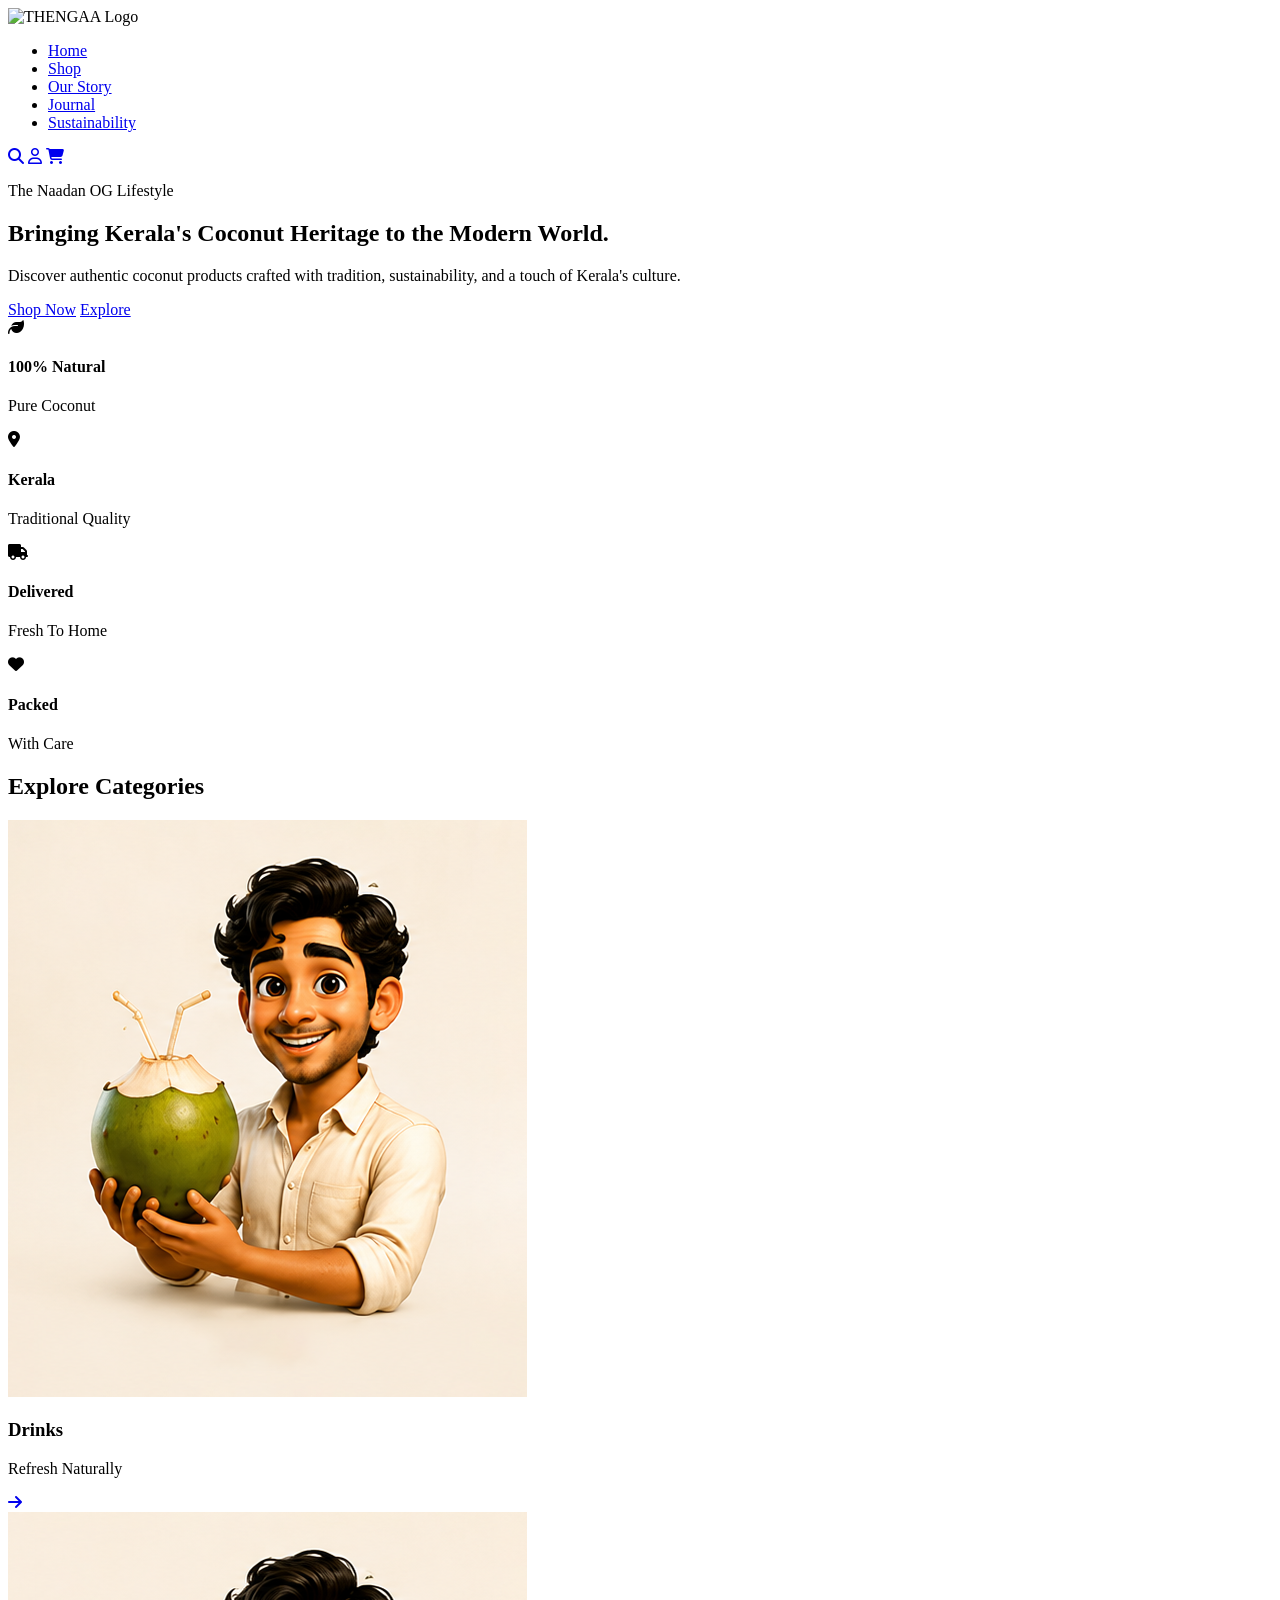
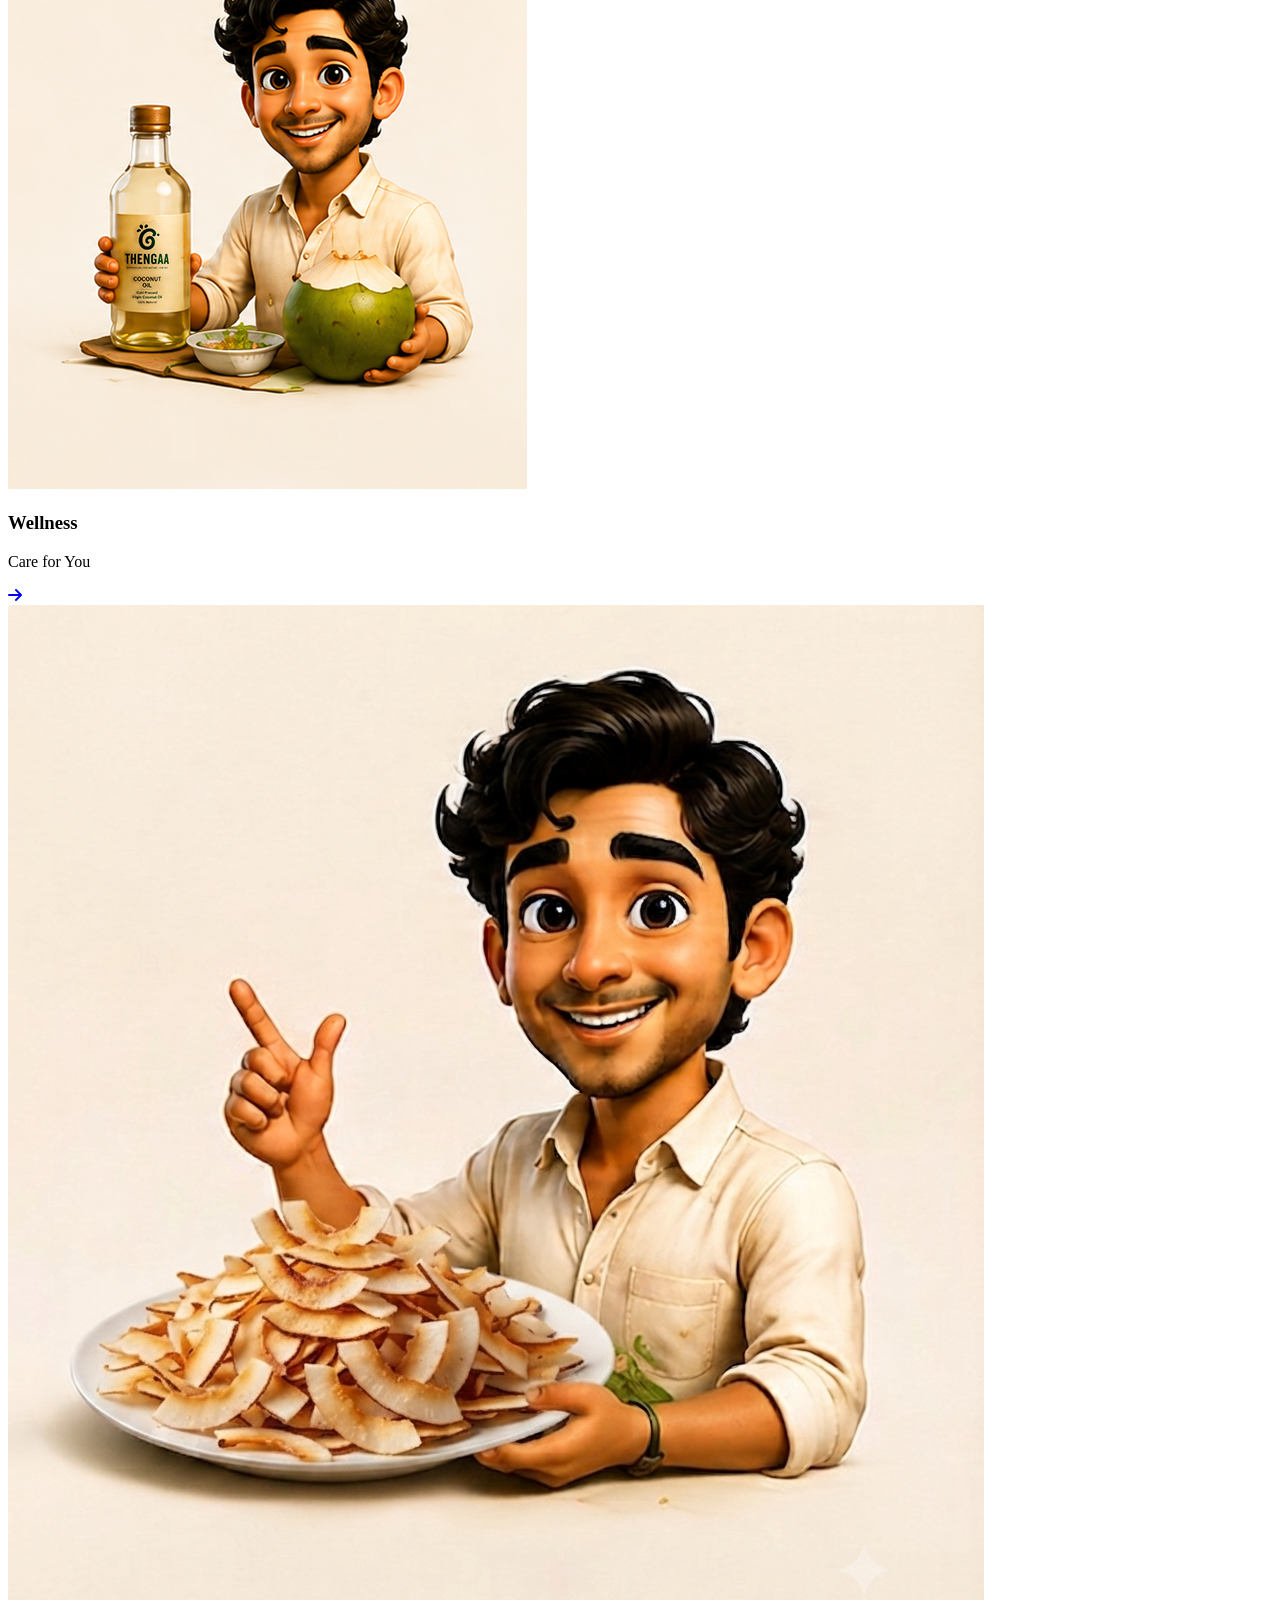
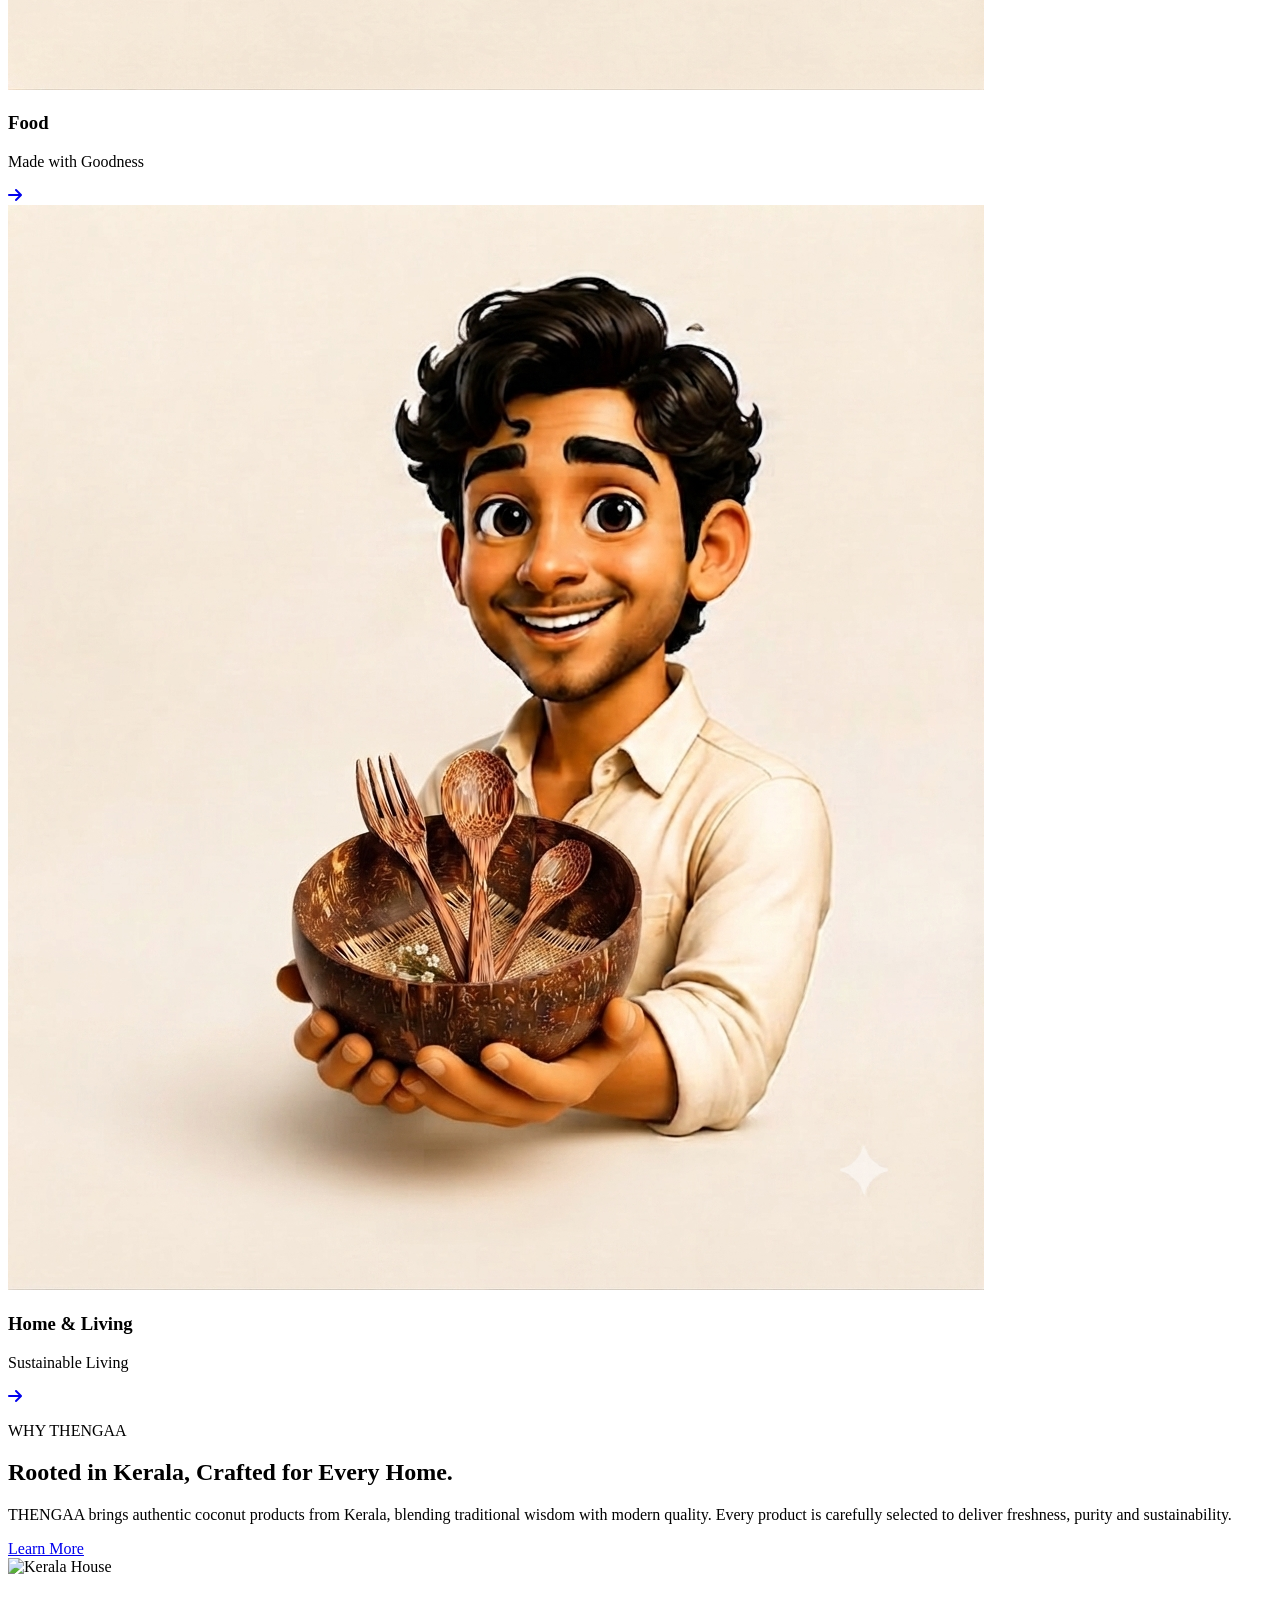
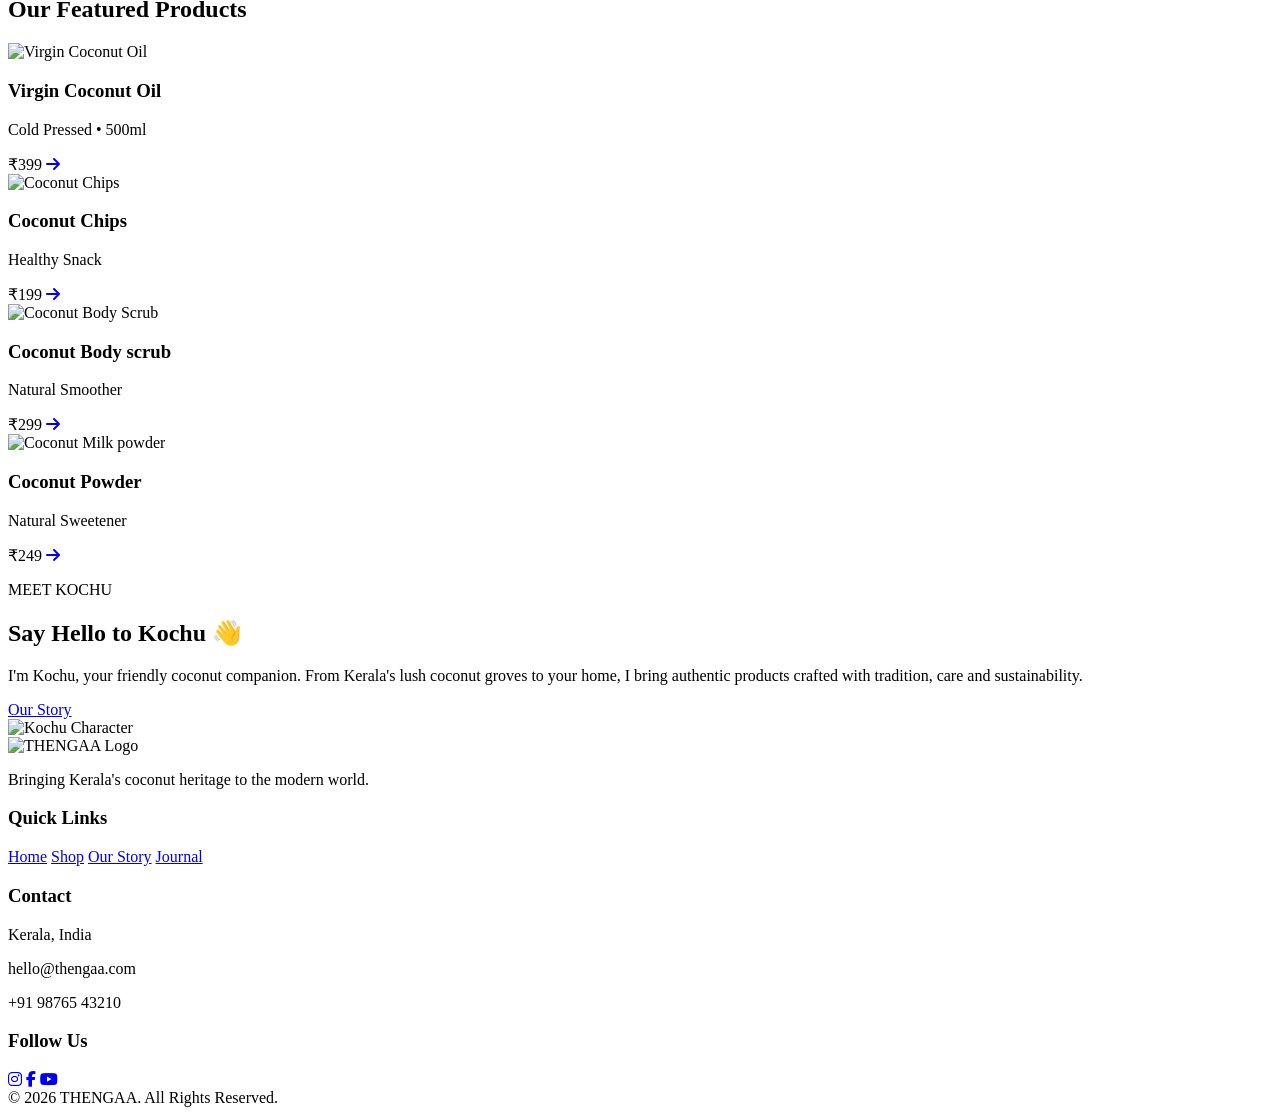
==== index.html @ 43a821a4 "Files added" ====
<!DOCTYPE html>
<html lang="en">

<head>
    <meta charset="UTF-8">
    <meta name="viewport" content="width=device-width, initial-scale=1.0">
    <title>THENGAA</title>
    <link rel="stylesheet" href="css/style.css">

    <link rel="preconnect" href="https://fonts.googleapis.com">
    <link rel="preconnect" href="https://fonts.gstatic.com" crossorigin>

    <link href="https://fonts.googleapis.com/css2?family=Sora:wght@300;400;500;600;700;800&display=swap"
        rel="stylesheet">

    <link rel="stylesheet" href="https://cdnjs.cloudflare.com/ajax/libs/font-awesome/6.7.2/css/all.min.css">

</head>

<body>
    <header>

        <div class="logo">
            <img src="images/logo.png" alt="THENGAA Logo">
        </div>

        <nav>
            <ul>
                <li><a href="index.html" class="active">Home</a></li>
                <li><a href="shop.html">Shop</a></li>
                <li><a href="our-story.html">Our Story</a></li>
                <li><a href="#">Journal</a></li>
                <li><a href="#">Sustainability</a></li>
            </ul>
        </nav>

        <div class="header-icons">

            <a href="#"><i class="fa-solid fa-magnifying-glass"></i></a>

            <a href="#"><i class="fa-regular fa-user"></i></a>

            <a href="#"><i class="fa-solid fa-cart-shopping"></i></a>

        </div>

        <!-- Hamburger -->
        <!-- <div class="menu-toggle">
            <i class="fa-solid fa-bars"></i>
        </div> -->

    </header>
    <section class="hero">

        <div class="overlay"></div>

        <div class="hero-text">

            <p class="tagline">The Naadan OG Lifestyle</p>

            <h1>
                Bringing Kerala's Coconut Heritage
                <span>to the Modern World.</span>
            </h1>

            <p class="description">
                Discover authentic coconut products crafted with tradition,
                sustainability, and a touch of Kerala's culture.
            </p>

            <div class="hero-buttons">
                <a href="#" class="btn-primary">Shop Now</a>
                <a href="#" class="btn-secondary">Explore</a>
            </div>


            <!-- Features -->
            <div class="hero-features">

                <div class="feature">
                    <i class="fa-solid fa-leaf"></i>
                    <div>
                        <h4>100% Natural</h4>
                        <p>Pure Coconut</p>
                    </div>
                </div>

                <div class="feature">
                    <i class="fa-solid fa-location-dot"></i>
                    <div>
                        <h4>Kerala</h4>
                        <p>Traditional Quality</p>
                    </div>
                </div>

                <div class="feature">
                    <i class="fa-solid fa-truck"></i>
                    <div>
                        <h4>Delivered</h4>
                        <p>Fresh To Home</p>
                    </div>
                </div>

                <div class="feature">
                    <i class="fa-solid fa-heart"></i>
                    <div>
                        <h4>Packed</h4>
                        <p>With Care</p>
                    </div>
                </div>

            </div>

        </div>

    </section>

    <section class="categories">

        <div class="section-title">
            <h2>Explore Categories</h2>
        </div>

        <div class="category-grid">

            <div class="category-card">
                <div class="category-image">
                    <img src="IMAGES/drinks.png" alt="Drinks">
                </div>
                <div class="category-content">
                    <div>
                        <h3>Drinks</h3>
                        <p>Refresh Naturally</p>
                    </div>

                    <a href="#"><i class="fa-solid fa-arrow-right"></i></a>
                </div>
            </div>

            <div class="category-card">
                <div class="category-image">
                    <img src="IMAGES/well.png" alt="Drinks">
                </div>
                <div class="category-content">
                    <div>
                        <h3>Wellness</h3>
                        <p>Care for You</p>
                    </div>

                    <a href="#"><i class="fa-solid fa-arrow-right"></i></a>
                </div>
            </div>

            <div class="category-card">
                <div class="category-image">
                    <img src="IMAGES/chipss.png" alt="Drinks">
                </div>
                <div class="category-content">
                    <div>
                        <h3>Food</h3>
                        <p>Made with Goodness</p>
                    </div>

                    <a href="#"><i class="fa-solid fa-arrow-right"></i></a>
                </div>
            </div>

            <div class="category-card">
                <div class="category-image">
                    <img src="IMAGES/livv.png" alt="Drinks">
                </div>
                <div class="category-content">
                    <div>
                        <h3>Home & Living</h3>
                        <p>Sustainable Living</p>
                    </div>

                    <a href="#"><i class="fa-solid fa-arrow-right"></i></a>
                </div>
            </div>

        </div>

    </section>

    <section class="why-thengaa">

        <div class="why-left">

            <p class="section-tag">
                WHY THENGAA
            </p>

            <h2>
                Rooted in Kerala,
                Crafted for Every Home.
            </h2>

            <p class="why-description">

                THENGAA brings authentic coconut products from Kerala,
                blending traditional wisdom with modern quality.
                Every product is carefully selected to deliver freshness,
                purity and sustainability.

            </p>

            <a href="#" class="learn-btn">
                Learn More
            </a>

        </div>

        <div class="why-right">

            <div class="image-box">
                <img src="IMAGES/kelavi.png" alt="Kerala House">
            </div>

        </div>

    </section>

    <section class="featured-products">

        <div class="section-title">
            <h2>Our Featured Products</h2>
           
        </div>

        <div class="product-grid">

            <div class="product-card">

                <div class="product-image">
                    <img src="images/coconut oil.png" alt="Virgin Coconut Oil">
                </div>

                <div class="product-info">

                    <h3>Virgin Coconut Oil</h3>

                    <p>Cold Pressed • 500ml</p>

                    <div class="product-bottom">

                        <span>₹399</span>

                        <a href="#">
                            <i class="fa-solid fa-arrow-right"></i>
                        </a>

                    </div>

                </div>

            </div>

            <div class="product-card">

                <div class="product-image">
                    <img src="images/chips.png" alt="Coconut Chips">
                </div>

                <div class="product-info">

                    <h3>Coconut Chips</h3>

                    <p>Healthy Snack</p>

                    <div class="product-bottom">

                        <span>₹199</span>

                        <a href="#">
                            <i class="fa-solid fa-arrow-right"></i>
                        </a>

                    </div>

                </div>

            </div>

            <div class="product-card">

                <div class="product-image">
                    <img src="images/body scrub.png" alt="Coconut Body Scrub">
                </div>

                <div class="product-info">

                    <h3>Coconut Body scrub</h3>

                    <p>Natural Smoother</p>

                    <div class="product-bottom">

                        <span>₹299</span>

                        <a href="#">
                            <i class="fa-solid fa-arrow-right"></i>
                        </a>

                    </div>

                </div>

            </div>
            <div class="product-card">

                <div class="product-image">
                    <img src="images/milk pwder.png" alt="Coconut Milk powder">
                </div>

                <div class="product-info">
                    <h3>Coconut Powder</h3>
                    <p>Natural Sweetener</p>

                    <div class="product-bottom">
                        <span>₹249</span>
                        <a href="#"><i class="fa-solid fa-arrow-right"></i></a>
                    </div>
                </div>

            </div>

        </div>

    </section>

    <!-- <section class="sustainability">

        <div class="sustainability-image">

            <div class="image-placeholder">
                Nature Image
            </div>

        </div>

        <div class="sustainability-content">

            <p class="section-tag">SUSTAINABILITY</p>

            <h2>
                Caring for Nature,
                One Coconut at a Time.
            </h2>

            <p>
                We believe every coconut tells a story of Kerala's rich heritage.
                Our products are ethically sourced, eco-friendly, and carefully
                crafted to support local farmers while protecting nature.
            </p>

            <div class="sustainability-list">

                <div class="list-item">
                    <i class="fa-solid fa-leaf"></i>
                    <span>100% Natural Products</span>
                </div>

                <div class="list-item">
                    <i class="fa-solid fa-recycle"></i>
                    <span>Eco-friendly Packaging</span>
                </div>

                <div class="list-item">
                    <i class="fa-solid fa-handshake"></i>
                    <span>Supporting Kerala Farmers</span>
                </div>

            </div>

            <a href="#" class="learn-btn">
                Learn More
            </a>

        </div>

    </section> -->

    <section class="meet-kochu">

        <div class="kochu-content">

            <p class="section-tag">MEET KOCHU</p>

            <h2>
                Say Hello to Kochu 👋
            </h2>

            <p class="kochu-text">
                I'm Kochu, your friendly coconut companion.
                From Kerala's lush coconut groves to your home,
                I bring authentic products crafted with tradition,
                care and sustainability.
            </p>

            <a href="#" class="btn-primary">
                Our Story
            </a>

        </div>

        <div class="kochu-image">

            <div class="kochu-image">
    <img src="images/why.png" alt="Kochu Character">
</div>

        </div>

    </section>

    <footer class="footer">

        <div class="footer-container">

            <div class="footer-logo">

                <img src="images/logo.png" alt="THENGAA Logo">

                <p>
                    Bringing Kerala's coconut heritage
                    to the modern world.
                </p>

            </div>

            <div class="footer-links">

                <h3>Quick Links</h3>

                <a href="#">Home</a>
                <a href="#">Shop</a>
                <a href="#">Our Story</a>
                <a href="#">Journal</a>

            </div>

            <div class="footer-contact">

                <h3>Contact</h3>

                <p>Kerala, India</p>
                <p>hello@thengaa.com</p>
                <p>+91 98765 43210</p>

            </div>

            <div class="footer-social">

                <h3>Follow Us</h3>

                <div class="social-icons">

                    <a href="#"><i class="fa-brands fa-instagram"></i></a>

                    <a href="#"><i class="fa-brands fa-facebook-f"></i></a>

                    <a href="#"><i class="fa-brands fa-youtube"></i></a>

                </div>

            </div>

        </div>

        <div class="footer-bottom">

            © 2026 THENGAA. All Rights Reserved.

        </div>

    </footer>

</body>

</html>
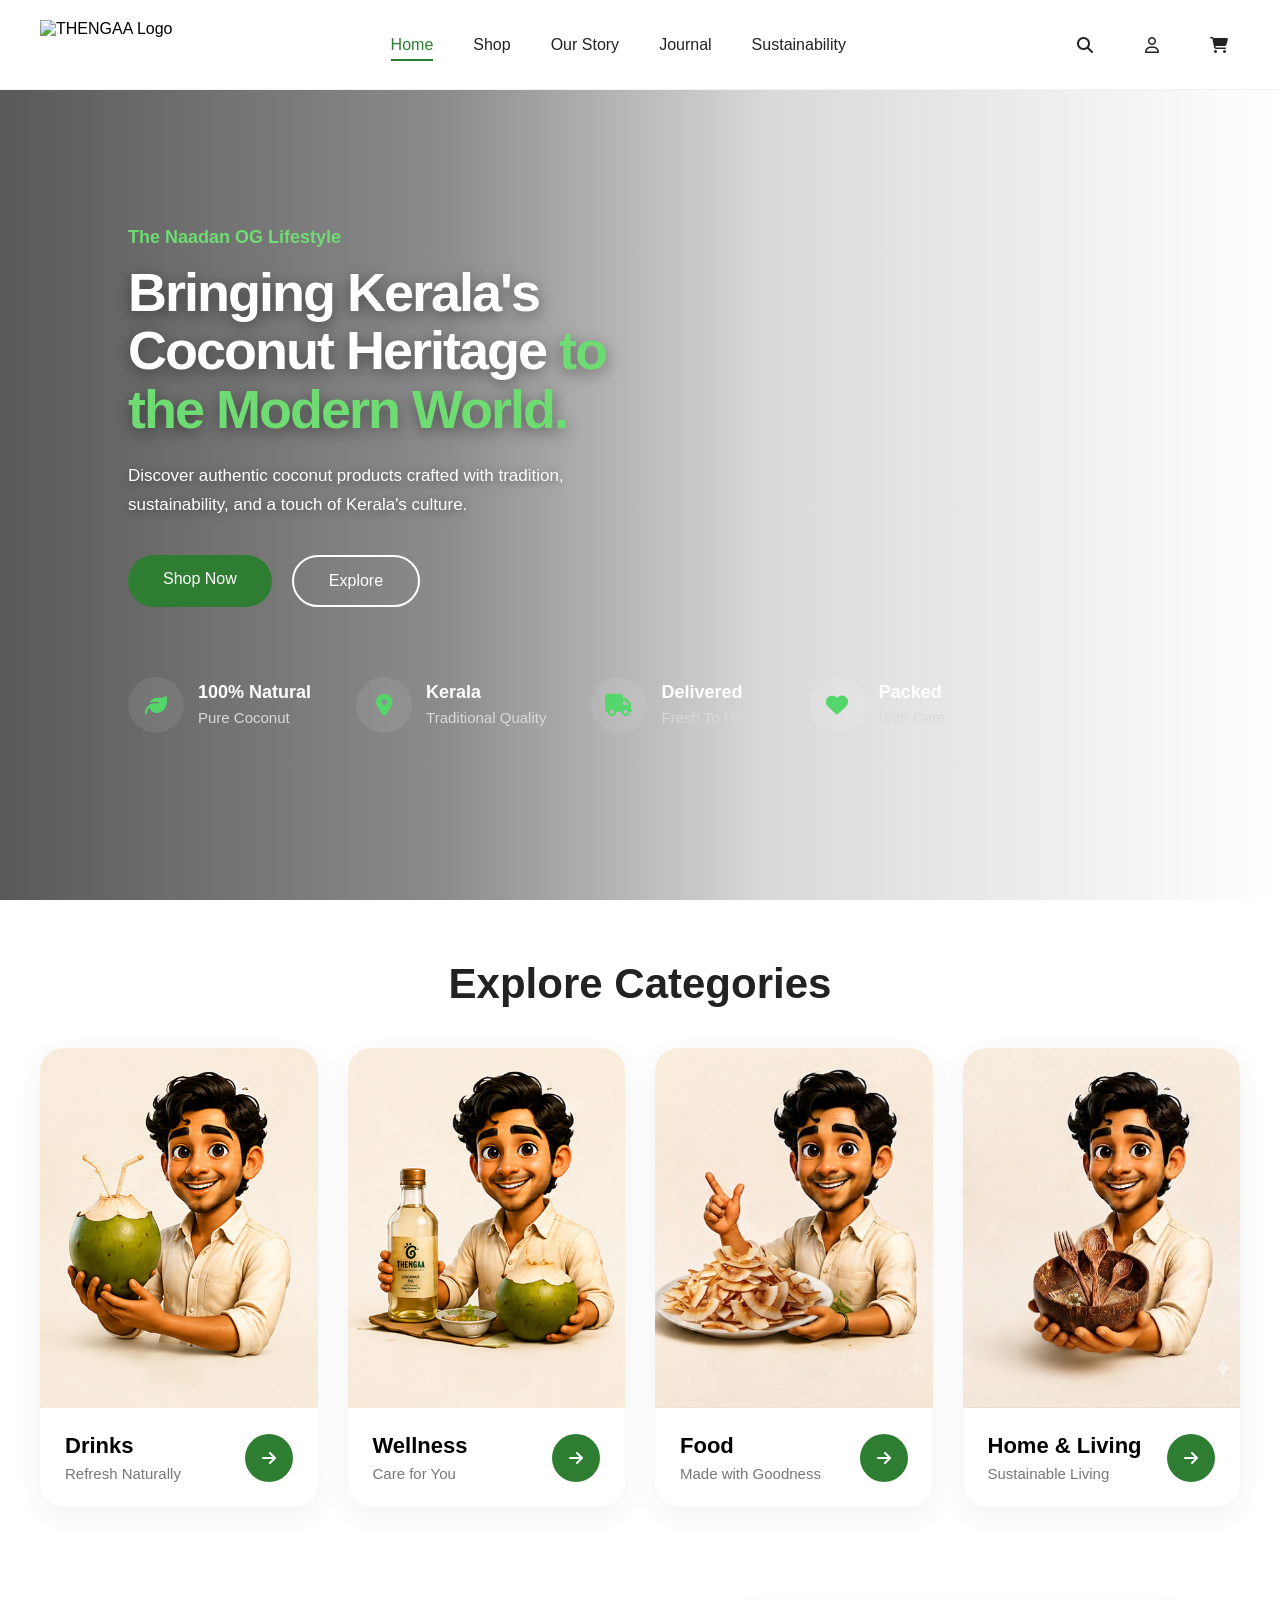
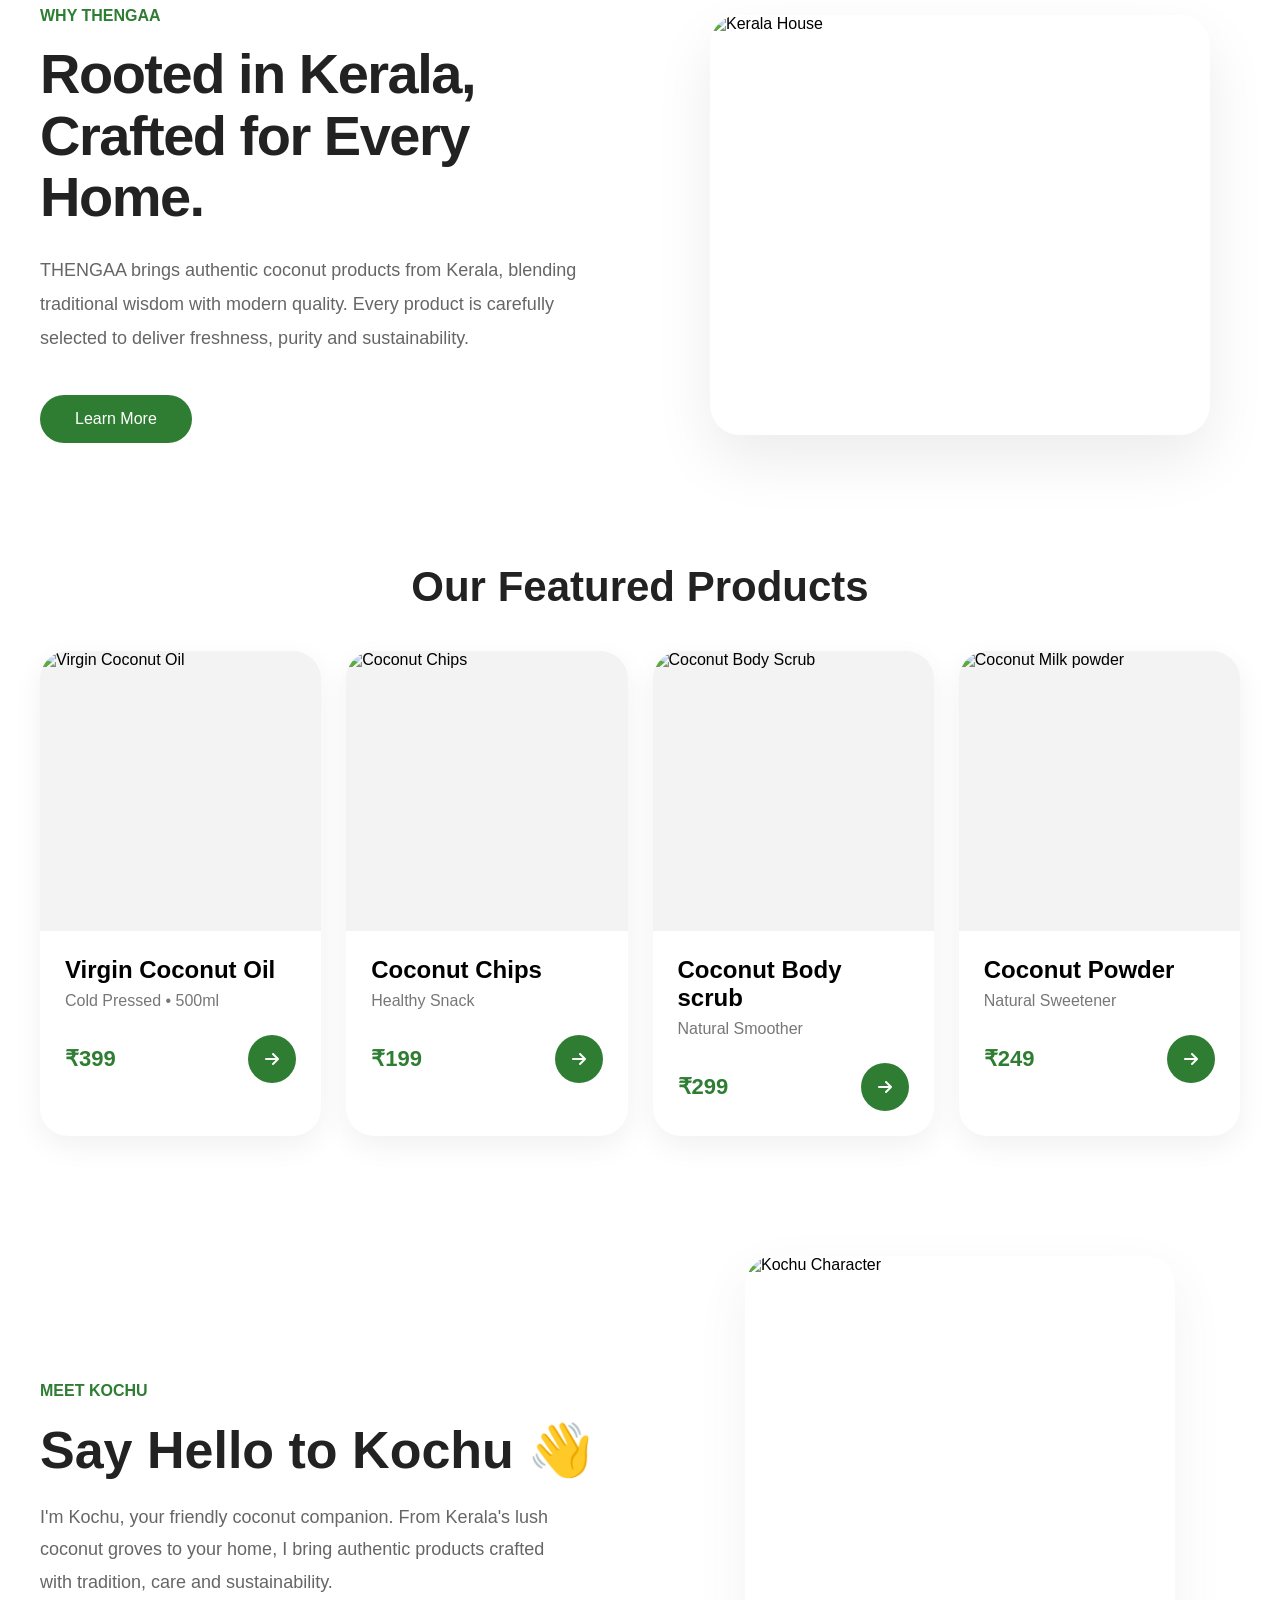
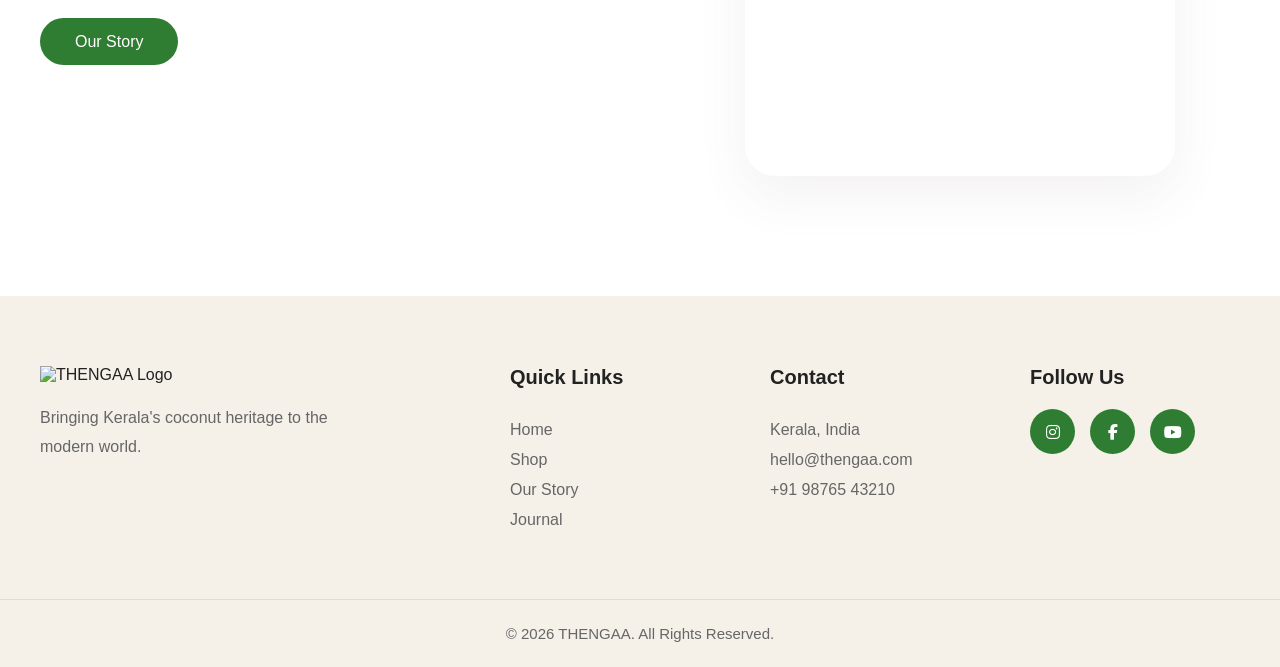
==== commit c3d76f4a: "css updated" ====
--- a/index.html
+++ b/index.html
@@ -5,7 +5,7 @@
     <meta charset="UTF-8">
     <meta name="viewport" content="width=device-width, initial-scale=1.0">
     <title>THENGAA</title>
-    <link rel="stylesheet" href="css/style.css">
+    <link rel="stylesheet" href="CSS/style.css">
 
     <link rel="preconnect" href="https://fonts.googleapis.com">
     <link rel="preconnect" href="https://fonts.gstatic.com" crossorigin>
--- a/CSS/style.css
+++ b/CSS/style.css
@@ -0,0 +1,2531 @@
+/* Reset */
+
+* {
+    margin: 0;
+    padding: 0;
+    box-sizing: border-box;
+}
+
+body {
+    font-family: 'Sora', sans-serif;
+}
+
+/* Header */
+
+header {
+    width: 100%;
+    max-width: none;
+    height: 90px;
+    margin: 0 auto;
+    padding: 0 40px;
+
+    display: flex;
+    justify-content: space-between;
+    align-items: center;
+
+    background: transparent;
+    backdrop-filter: blur(100px);
+    background-color: white;
+
+    position: sticky;
+    top: 0;
+    z-index: 1000;
+
+    border-bottom: 1px solid rgba(0, 0, 0, 0.05);
+}
+
+.logo img {
+    height: 50px;
+    width: auto;
+    display: block;
+    transition: .3s;
+}
+
+.logo img:hover {
+
+    transform: scale(1.05);
+}
+
+nav ul {
+    list-style: none;
+    display: flex;
+    gap: 40px;
+}
+
+nav ul li a {
+    text-decoration: none;
+    color: #222;
+    font-size: 16px;
+    font-weight: 400;
+    transition: 0.3s;
+    position: relative;
+
+}
+
+nav ul li a::after {
+
+    content: "";
+
+    position: absolute;
+
+    left: 0;
+    bottom: -8px;
+
+    width: 0;
+    height: 2px;
+
+    background: #2E7D32;
+
+    transition: .3s;
+
+}
+
+nav ul li a:hover::after {
+
+    width: 100%;
+
+}
+
+nav ul li a:hover {
+    color: #2E7D32;
+}
+
+nav ul li a.active {
+    color: #2E7D32;
+}
+
+nav ul li a.active::after {
+    width: 100%;
+}
+
+.header-icons {
+    display: flex;
+    align-items: center;
+    gap: 25px;
+}
+
+.header-icons a {
+
+    width: 42px;
+    height: 42px;
+
+    border-radius: 50%;
+
+    display: flex;
+    justify-content: center;
+    align-items: center;
+
+    color: #222;
+    text-decoration: none;
+
+    transition: .3s;
+
+}
+
+.header-icons a:hover {
+
+    background: #2E7D32;
+    color: white;
+
+    transform: translateY(-3px);
+
+}
+
+.hero{
+    min-height:100vh;
+margin-top: -90px;
+    display:flex;
+    align-items:center;
+    justify-content:flex-start;
+
+    position:relative;
+
+    padding:0 10%;
+
+    background:url("../images/heroobgnww.jpg") center center/cover no-repeat;
+}
+
+.hero-content{
+    position:relative;
+    z-index:2;
+    max-width:1350px;
+    width:100%;
+}
+
+.hero::before{
+    content: "";
+    position: absolute;
+    inset: 0;
+
+    background: linear-gradient(
+        90deg,
+        rgba(0,0,0,.65) 0%,
+        rgba(0,0,0,.45) 35%,
+        rgba(0,0,0,.15) 60%,
+        rgba(0,0,0,0) 100%
+    );
+
+    z-index: 1;
+}
+
+.hero-text{
+    position:relative;
+    z-index:2;
+
+    max-width:560px;
+
+    margin-top:60px;   /* Content മുകളിലേക്ക് */
+}
+
+.tagline {
+    color:#6EDC72;
+    font-size: 18px;
+    font-weight: 600;
+    margin-bottom: 15px;
+}
+
+.hero-text h1{
+    font-size:54px;     /* മുമ്പ് 64px */
+
+    line-height:1.08;
+
+    font-weight:700;
+    max-width: 580px;
+
+    margin-bottom:24px;
+
+    color:#fff;
+
+    letter-spacing:-2px;
+
+    text-shadow:0 4px 15px rgba(0,0,0,.45);
+}
+
+.hero-text h1 span {
+    color:#6EDC72;
+}
+
+.description {
+    font-size: 17px;
+    color: #fff;
+    text-shadow: 0 2px 10px rgba(0,0,0,.4);
+    max-width: 480px;
+    line-height: 1.7;
+    margin-bottom: 35px;
+
+}
+
+.hero-buttons {
+    display: flex;
+    gap: 20px;
+    margin-top: 30px;
+}
+
+.btn-primary {
+    background: #2E7D32;
+    color: white;
+    padding: 15px 35px;
+    text-decoration: none;
+    border-radius: 50px;
+    transition: .3s;
+}
+
+.btn-primary:hover {
+    background: #1B5E20;
+}
+
+.btn-secondary {
+    border:2px solid #fff;
+    color:#fff;
+    padding: 15px 35px;
+    text-decoration: none;
+    border-radius: 50px;
+    transition: .3s;
+}
+
+.btn-secondary:hover {
+    background:#fff;
+    color:#2E7D32;
+}
+
+
+.hero {
+    position: relative;
+    overflow: hidden;
+}
+
+.bg-circle {
+    position: absolute;
+    border-radius: 50%;
+    background: #2E7D32;
+    opacity: .05;
+    z-index: -1;
+}
+
+.circle1 {
+    width: 320px;
+    height: 320px;
+    top: -120px;
+    right: 180px;
+}
+
+.circle2 {
+    width: 220px;
+    height: 220px;
+    bottom: -80px;
+    left: -60px;
+}
+
+.hero-features{
+    display:flex;
+    align-items:flex-start;
+    gap:45px;
+width: max-content;
+    margin-top:70px;
+
+    padding:0;
+
+    background:none;
+    backdrop-filter:none;
+    border:none;
+    border-radius:0;
+}
+
+.feature{
+    display:flex;
+    align-items:center;
+    gap:14px;
+
+    flex:none;
+}
+
+.feature i{
+    width:56px;
+    height:56px;
+
+    display:flex;
+    justify-content:center;
+    align-items:center;
+
+    border-radius:50%;
+
+    background:rgba(255,255,255,.08);
+
+    color:#55d66b;
+
+    font-size:22px;
+
+    border:none;
+    box-shadow:none;
+}
+
+.feature:hover i {
+    background: #2E7D32;
+    color: white;
+    transform: translateY(-5px) scale(1.05);
+}
+
+.feature h4{
+    color:#fff;
+    font-size:18px;
+    font-weight:700;
+    line-height:1.2;
+    margin-bottom:4px;
+}
+
+.feature p{
+    color:#d9d9d9;
+    font-size:15px;
+    line-height:1.4;
+}
+
+
+/* ===========================
+   Categories Section
+=========================== */
+
+.categories {
+    max-width: 1400px;
+    margin: 100px auto;
+    padding: 0 40px;
+    margin-top: 60px;
+}
+
+.section-title {
+    text-align: center;
+    margin-bottom: 60px;
+}
+
+.section-title h2 {
+    font-size: 42px;
+    color: #222;
+    font-weight: 700;
+}
+
+.category-grid {
+    display: grid;
+    grid-template-columns: repeat(4, 1fr);
+    gap: 30px;
+    margin-top: 40px;
+}
+
+.category-card {
+    background: #fff;
+    border-radius: 24px;
+    overflow: hidden;
+    box-shadow: 0 8px 30px rgba(0, 0, 0, .06);
+    transition: .4s ease;
+}
+
+.category-card:hover {
+
+    transform: translateY(-12px);
+
+    box-shadow: 0 25px 60px rgba(0, 0, 0, .10);
+
+}
+
+.category-placeholder {
+
+    height: 260px;
+
+    background: linear-gradient(135deg, #F8F5EE, #EEE7DA);
+
+    display: flex;
+
+    justify-content: center;
+
+    align-items: center;
+
+    color: #999;
+
+    font-size: 22px;
+
+}
+
+.category-card {
+
+    cursor: pointer;
+
+}
+
+.category-content {
+    padding: 25px;
+    display: flex;
+    justify-content: space-between;
+    align-items: center;
+}
+
+.category-content h3 {
+    font-size: 22px;
+    margin-bottom: 6px;
+}
+
+.category-content p {
+    color: #777;
+    font-size: 15px;
+}
+
+.category-content a {
+    width: 48px;
+    height: 48px;
+    border-radius: 50%;
+    background: #2E7D32;
+    color: white;
+    display: flex;
+    justify-content: center;
+    align-items: center;
+    text-decoration: none;
+    transition: .3s;
+}
+
+.category-content a:hover {
+
+    transform: rotate(-45deg) scale(1.08);
+
+    background: #1B5E20;
+
+}
+
+.category-image{
+    width: 100%;
+    height: 360px;   /* image area height */
+    overflow: hidden;
+}
+
+.category-image img{
+    width: 100%;
+    height: 100%;
+    object-fit: cover;
+    display: block;
+    transition: .4s ease;
+}
+
+.category-card:hover .category-image img{
+    transform: scale(1.08);
+}
+
+/* ==========================
+   WHY THENGAA
+========================== */
+
+.why-thengaa {
+
+    max-width: 1400px;
+    margin: 120px auto;
+    padding: 0 40px;
+    margin-top: 60px;
+
+    display: flex;
+    justify-content: space-between;
+    align-items: center;
+    gap: 80px;
+
+}
+
+.why-left {
+
+    flex: 1;
+
+}
+
+.section-tag {
+
+    color: #2E7D32;
+    font-size: 16px;
+    font-weight: 600;
+    margin-bottom: 18px;
+
+}
+
+.why-left h2 {
+
+    font-size: 56px;
+
+    line-height: 1.1;
+
+    font-weight: 700;
+
+    letter-spacing: -1.5px;
+
+    color: #222;
+
+    margin-bottom: 25px;
+
+}
+
+.why-description{
+
+    max-width:560px;
+
+    color:#666;
+
+    font-size:18px;
+
+    line-height:1.9;
+
+    margin-bottom:40px;
+
+}
+
+.learn-btn {
+
+    display: inline-block;
+
+    padding: 15px 35px;
+
+    background: #2E7D32;
+
+    color: white;
+
+    text-decoration: none;
+
+    border-radius: 50px;
+
+    transition: .3s;
+
+}
+
+.learn-btn:hover{
+
+    background:#1B5E20;
+
+    transform:translateY(-3px);
+
+    box-shadow:0 15px 35px rgba(46,125,50,.25);
+
+}
+
+.why-right {
+
+    flex: 1;
+
+    display: flex;
+
+    justify-content: center;
+
+}
+
+.image-box{
+    width: 500px;
+    height: 420px;
+
+    border-radius: 30px;
+    overflow: hidden;
+
+    box-shadow: 0 25px 60px rgba(0,0,0,.08);
+    transition: .4s ease;
+}
+
+.image-box img{
+    width: 100%;
+    height: 100%;
+    object-fit: cover;
+    display: block;
+}
+
+.image-box:hover{
+    transform: translateY(-10px);
+    box-shadow: 0 35px 70px rgba(0,0,0,.12);
+}
+
+.image-box:hover img{
+    transform: scale(1.05);
+    transition: .4s ease;
+}
+
+/* ===========================
+   Featured Products
+=========================== */
+
+.featured-products {
+
+    max-width: 1400px;
+    margin: 120px auto;
+    padding: 0 40px;
+    margin-top: 40px;
+
+}
+
+.product-grid {
+
+    display: grid;
+    grid-template-columns: repeat(4, 1fr);
+    gap: 25px;
+    margin-top: 40px;
+
+}
+
+.product-card {
+
+    background: white;
+
+    border-radius: 28px;
+
+    overflow: hidden;
+
+    box-shadow: 0 10px 30px rgba(0, 0, 0, .06);
+
+    transition: .35s;
+
+}
+
+.product-card:hover {
+
+    transform: translateY(-12px);
+
+}
+
+.product-image{
+    height: 280px;
+    overflow: hidden;
+    background: #f3f3f3;
+}
+
+.product-image img{
+    width: 100%;
+    height: 100%;
+    object-fit: cover;
+    display: block;
+    transition: .4s ease;
+}
+
+.product-card:hover .product-image img{
+    transform: scale(1.08);
+}
+
+.product-info {
+
+    padding: 25px;
+
+}
+
+.product-info h3 {
+
+    font-size: 24px;
+
+    margin-bottom: 8px;
+
+}
+
+.product-info p {
+
+    color: #777;
+
+    margin-bottom: 25px;
+
+}
+
+.product-bottom {
+
+    display: flex;
+
+    justify-content: space-between;
+
+    align-items: center;
+
+}
+
+.product-bottom span {
+
+    font-size: 22px;
+
+    font-weight: 700;
+
+    color: #2E7D32;
+
+}
+
+.product-bottom a {
+
+    width: 48px;
+
+    height: 48px;
+
+    background: #2E7D32;
+
+    color: white;
+
+    border-radius: 50%;
+
+    display: flex;
+
+    justify-content: center;
+
+    align-items: center;
+
+    text-decoration: none;
+
+    transition: .3s;
+
+}
+
+.product-bottom a:hover {
+
+    transform: rotate(-45deg);
+
+}
+
+@media (max-width:1200px){
+    .product-grid{
+        grid-template-columns: repeat(2,1fr);
+    }
+}
+
+@media (max-width:768px){
+    .product-grid{
+        grid-template-columns: 1fr;
+    }
+}
+
+/* ===========================
+   SUSTAINABILITY
+=========================== */
+/* 
+.sustainability{
+
+    max-width:1400px;
+    margin:120px auto;
+    padding:0 40px;
+
+    display:flex;
+    align-items:center;
+    justify-content:space-between;
+
+    gap:80px;
+
+}
+
+.sustainability-image,
+.sustainability-content{
+
+    flex:1;
+
+}
+
+.sustainability-image{
+
+    display:flex;
+    justify-content:center;
+
+}
+
+.sustainability-content h2{
+
+    font-size:52px;
+    line-height:1.15;
+
+    margin:20px 0;
+
+    color:#222;
+
+}
+
+.sustainability-content p{
+
+    font-size:18px;
+
+    color:#666;
+
+    line-height:1.8;
+
+    margin-bottom:35px;
+
+}
+
+.sustainability-list{
+
+    display:flex;
+    flex-direction:column;
+
+    gap:22px;
+
+    margin-bottom:40px;
+
+}
+
+.list-item{
+
+    display:flex;
+    align-items:center;
+
+    gap:18px;
+
+}
+
+.list-item i{
+
+    width:50px;
+    height:50px;
+
+    border-radius:50%;
+
+    background:#2E7D32;
+
+    color:white;
+
+    display:flex;
+    justify-content:center;
+    align-items:center;
+
+    font-size:20px;
+
+}
+
+.list-item span{
+
+    font-size:18px;
+    font-weight:500;
+
+} */
+
+/* ===========================
+   MEET KOCHU
+=========================== */
+
+.meet-kochu {
+    max-width: 1400px;
+    margin: 120px auto;
+    padding: 0 40px;
+
+    display: flex;
+    align-items: center;
+    justify-content: space-between;
+    gap: 80px;
+}
+
+.kochu-content,
+.kochu-image {
+    flex: 1;
+}
+
+.kochu-content h2 {
+    font-size: 52px;
+    color: #222;
+    margin: 20px 0;
+}
+
+.kochu-text {
+    max-width: 540px;
+    font-size: 18px;
+    line-height: 1.8;
+    color: #666;
+    margin-bottom: 35px;
+}
+
+.kochu-image {
+    display: flex;
+    justify-content: center;
+}
+
+.kochu-image {
+    display: flex;
+    justify-content: center;
+    align-items: center;
+}
+
+.kochu-image img {
+    width: 430px;
+    height: 520px;
+    object-fit: cover;   /* full image fill cheyyan */
+    border-radius: 30px;
+    box-shadow: 0 20px 50px rgba(110, 90, 90, 0.08);
+    transition: .4s ease;
+}
+
+.kochu-image img:hover {
+    transform: translateY(-10px);
+}
+
+/* ===========================
+   FOOTER
+=========================== */
+
+.footer {
+
+    margin-top: 120px;
+
+    background: #F5F1E8;
+    color: #222;
+
+}
+
+.footer-container {
+
+    max-width: 1400px;
+
+    margin: auto;
+
+    padding: 70px 40px;
+
+    display: grid;
+
+    grid-template-columns: 2fr 1fr 1fr 1fr;
+
+    gap: 50px;
+
+}
+
+.footer-logo img {
+
+    width: 160px;
+
+    margin-bottom: 20px;
+
+}
+
+.footer-logo p {
+
+    color: #666;
+
+    line-height: 1.8;
+
+    max-width: 300px;
+
+}
+
+.footer h3 {
+
+    margin-bottom: 20px;
+
+    font-size: 20px;
+
+    color: #222;
+
+}
+
+.footer-links,
+.footer-contact {
+
+    display: flex;
+
+    flex-direction: column;
+
+    gap: 12px;
+
+}
+
+.footer-links a {
+
+    color: #666;
+
+    text-decoration: none;
+
+    transition: .3s;
+
+}
+
+.footer-links a:hover {
+
+    color: #2E7D32;
+
+}
+
+.footer-contact p {
+
+    color: #666;
+
+}
+
+.social-icons {
+
+    display: flex;
+
+    gap: 15px;
+
+}
+
+.social-icons a {
+
+    width: 45px;
+
+    height: 45px;
+
+    border-radius: 50%;
+
+    background: #2E7D32;
+
+    color: white;
+
+    display: flex;
+
+    justify-content: center;
+
+    align-items: center;
+
+    text-decoration: none;
+
+    transition: .3s;
+
+}
+
+.social-icons a:hover {
+
+    transform: translateY(-5px);
+
+}
+
+.footer-bottom {
+
+    border-top: 1px solid #ddd;
+
+    text-align: center;
+
+    padding: 25px;
+
+    color: #666;
+
+    font-size: 15px;
+
+}
+
+.kochu {
+
+    width: 100%;
+    max-width: 480px;
+
+    filter: drop-shadow(0 25px 50px rgba(0, 0, 0, .15));
+
+    transition: .4s ease;
+
+    animation: float 4s ease-in-out infinite;
+
+}
+
+.kochu:hover {
+
+    transform: translateY(-8px);
+
+}
+
+@keyframes float {
+
+    0%,
+    100% {
+        transform: translateY(0);
+    }
+
+    50% {
+        transform: translateY(-10px);
+    }
+
+}
+
+.section-title {
+
+    font-size: 48px;
+
+    font-weight: 700;
+
+    color: #222;
+
+    margin-bottom: 20px;
+
+    text-align: center;
+
+}
+
+.section-description {
+
+    font-size: 18px;
+
+    color: #666;
+
+    max-width: 650px;
+
+    margin: 0 auto 60px;
+
+    text-align: center;
+
+    line-height: 1.8;
+
+}
+
+/* ===========================
+   SHOP PAGE
+=========================== */
+
+
+.shop-hero{
+    max-width:1400px;
+    margin:120px auto;
+    height:600px;
+
+    background:
+        /* linear-gradient(rgba(0,0,0,.35),rgba(0,0,0,.35)), */
+        url("../IMAGES/shopp.png");
+
+    background-size:cover;
+    background-position:center;
+    background-repeat:no-repeat;
+
+    border-radius:40px;
+    padding:70px;
+    margin-top: 25px;
+}
+
+
+.shop-hero h1 {
+
+    font-size:64px;
+    line-height:1.1;
+
+    color:#ffffff;
+
+    margin:20px 0;
+
+
+}
+
+
+.shop-hero p {
+
+    font-size:18px;
+    color:#6EDC72;
+
+    max-width:500px;
+
+    line-height:1.8;
+    position: relative;
+
+}
+
+
+.shop-hero-image{
+    width: 100%;
+    max-width: 550px;
+    height: 420px;
+    border-radius: 30px;
+    overflow: hidden;
+}
+
+.shop-hero-image img{
+    width: 100%;
+    height: 100%;
+    object-fit: cover;   /* image full fill cheyyum */
+    display: block;
+}
+.shop-hero{
+    display: flex;
+    justify-content: space-between;
+    align-items: center;
+    gap: 80px;
+}
+
+.shop-hero-content,
+.shop-hero-image{
+    flex: 1;
+    object-fit: contain;
+}
+
+
+
+
+
+/* FILTER */
+
+
+.shop-filter {
+
+    max-width:1400px;
+
+    margin:60px auto;
+
+    padding:0 40px;
+
+    display:flex;
+
+    justify-content:center;
+
+    gap:20px;
+
+}
+
+
+
+.shop-filter button {
+
+
+    padding:14px 30px;
+
+    border-radius:50px;
+
+    border:1px solid #ddd;
+
+    background:white;
+
+    font-family:'Sora';
+
+    font-size:16px;
+
+    cursor:pointer;
+
+    transition:.3s;
+
+}
+
+
+
+.shop-filter button:hover,
+.shop-filter button.active {
+
+
+    background:#2E7D32;
+
+    color:white;
+
+    border-color:#2E7D32;
+
+
+}
+
+
+
+
+/* SHOP PRODUCTS */
+
+
+.shop-products {
+
+    max-width:1400px;
+
+    margin:100px auto;
+
+    padding:0 40px;
+
+}
+
+
+
+.shop-products .product-grid {
+
+
+    display:grid;
+
+    grid-template-columns:repeat(3,1fr);
+
+    gap:35px;
+
+
+}
+
+
+
+.shop-products .product-card {
+
+
+    background:white;
+
+    border-radius:28px;
+
+    overflow:hidden;
+
+    box-shadow:0 10px 30px rgba(0,0,0,.06);
+
+    transition:.3s;
+
+
+}
+
+
+
+.shop-products .product-card:hover {
+
+
+    transform:translateY(-10px);
+
+    box-shadow:0 25px 50px rgba(0,0,0,.12);
+
+
+}
+
+
+
+.shop-products .product-image {
+
+
+    height:320px;
+
+    background:linear-gradient(135deg,#F8F5EE,#EEE7DA);
+
+    display:flex;
+
+    justify-content:center;
+
+    align-items:center;
+
+    color:#999;
+
+    font-size:22px;
+
+
+}
+
+
+
+.shop-products .product-info {
+
+
+    padding:30px;
+
+}
+
+
+
+.shop-products .product-info h3 {
+
+
+    font-size:24px;
+
+    margin-bottom:10px;
+
+
+}
+
+
+
+.shop-products .product-info p {
+
+
+    color:#777;
+
+    margin-bottom:25px;
+
+
+}
+
+
+
+.shop-products .product-bottom a {
+
+
+    background:#2E7D32;
+
+    width:50px;
+
+    height:50px;
+
+    border-radius:50%;
+
+    color:white;
+
+    display:flex;
+
+    justify-content:center;
+
+    align-items:center;
+
+    text-decoration:none;
+
+    transition:.3s;
+
+
+}
+
+
+
+.shop-products .product-bottom a:hover {
+
+
+    transform:rotate(-45deg);
+
+
+}
+
+.product-scroll {
+
+    display:flex;
+    gap:30px;
+
+    overflow-x:auto;
+
+    scroll-behavior:smooth;
+
+    padding-bottom:20px;
+
+}
+
+
+.product-scroll::-webkit-scrollbar{
+
+    height:8px;
+
+}
+
+
+.product-scroll::-webkit-scrollbar-thumb{
+
+    background:#2E7D32;
+
+    border-radius:20px;
+
+}
+
+
+.product-scroll .product-card{
+
+    min-width:320px;
+
+    flex-shrink:0;
+
+}
+
+.shop-toolbar{
+
+    max-width:1400px;
+    margin:40px auto;
+    padding:0 40px;
+
+    display:flex;
+    justify-content:space-between;
+    align-items:center;
+    gap:20px;
+
+}
+
+.shop-toolbar input{
+
+    width:350px;
+    padding:15px 20px;
+
+    border:1px solid #ddd;
+    border-radius:50px;
+    outline:none;
+
+    font-family:'Sora',sans-serif;
+
+}
+
+.shop-toolbar select{
+
+    padding:15px 20px;
+
+    border:1px solid #ddd;
+    border-radius:50px;
+
+    font-family:'Sora',sans-serif;
+    cursor:pointer;
+
+}
+
+.product-scroll{
+
+    display:flex;
+    gap:30px;
+
+    overflow-x:auto;
+    scroll-behavior:smooth;
+
+    scrollbar-width:none;   /* Firefox */
+
+}
+
+.product-scroll::-webkit-scrollbar{
+
+    display:none;           /* Chrome, Edge, Safari */
+
+}
+
+.product-scroll .product-card{
+
+    min-width:320px;
+    flex-shrink:0;
+
+}
+
+/* ===========================
+   PRODUCT DETAILS PAGE
+=========================== */
+
+.product-details{
+
+    max-width:1400px;
+    margin:100px auto;
+    padding:0 40px;
+margin-top: 40px;
+    display:flex;
+    justify-content:space-between;
+    align-items:center;
+
+    gap:80px;
+
+}
+
+.product-image-area{
+
+    flex:1;
+
+    display:flex;
+    justify-content:center;
+
+}
+
+.product-main-image{
+    width:100%;
+    max-width:550px;
+    height:600px;
+    border-radius:30px;
+    overflow:hidden;
+    background:#F5F1E8;
+}
+
+.product-main-image img{
+    width:100%;
+    height:100%;
+    object-fit:cover;      /* contain → cover */
+    object-position:center;
+    display:block;
+}
+
+.product-main-image:hover img{
+    transform:scale(1.05);
+}
+
+.product-content{
+
+    flex:1;
+
+}
+
+.product-content h1{
+
+    font-size:52px;
+
+    color:#222;
+
+    margin:20px 0;
+
+}
+
+.product-rating{
+
+    display:flex;
+    align-items:center;
+
+    gap:10px;
+
+    margin-bottom:25px;
+
+}
+
+.product-rating i{
+
+    color:#FFC107;
+
+}
+
+.product-rating span{
+
+    color:#666;
+
+}
+
+.product-price{
+
+    font-size:42px;
+
+    color:#2E7D32;
+
+    margin-bottom:25px;
+
+}
+
+.product-description{
+
+    color:#666;
+
+    font-size:18px;
+
+    line-height:1.9;
+
+    margin-bottom:35px;
+
+}
+
+.quantity{
+
+    display:flex;
+    align-items:center;
+
+    gap:20px;
+
+    margin-bottom:35px;
+
+}
+
+.quantity input{
+
+    width:80px;
+
+    padding:12px;
+
+    border:1px solid #ddd;
+
+    border-radius:12px;
+
+    font-size:16px;
+
+    text-align:center;
+
+}
+
+.product-buttons{
+
+    display:flex;
+
+    gap:20px;
+
+}
+
+
+
+/* ===========================
+   PRODUCT INFO
+=========================== */
+
+.product-info-section{
+
+    max-width:1400px;
+
+    margin:100px auto;
+
+    padding:0 40px;
+
+    display:grid;
+
+    grid-template-columns:repeat(3,1fr);
+
+    gap:30px;
+
+}
+
+.info-card{
+
+    background:white;
+
+    padding:35px;
+
+    border-radius:24px;
+
+    box-shadow:0 10px 30px rgba(0,0,0,.06);
+
+    transition:.3s;
+
+}
+
+.info-card:hover{
+
+    transform:translateY(-8px);
+
+}
+
+.info-card h3{
+
+    margin-bottom:18px;
+
+    color:#222;
+
+}
+
+.info-card p{
+
+    color:#666;
+
+    line-height:1.8;
+
+}
+
+/* ===========================
+   CART PAGE
+=========================== */
+
+.cart-page{
+
+    max-width:1400px;
+    margin:100px auto;
+    padding:0 40px;
+
+}
+
+.cart-container{
+
+    margin-top:60px;
+
+    display:flex;
+    justify-content:space-between;
+    align-items:flex-start;
+
+    gap:50px;
+
+}
+
+.cart-items{
+
+    flex:2;
+
+    display:flex;
+    flex-direction:column;
+
+    gap:30px;
+
+}
+
+.cart-item{
+
+    display:flex;
+    align-items:center;
+    justify-content:space-between;
+
+    gap:25px;
+
+    padding:25px;
+
+    background:#fff;
+
+    border-radius:24px;
+
+    box-shadow:0 10px 30px rgba(0,0,0,.06);
+
+    transition:.3s;
+
+}
+
+.cart-item:hover{
+
+    transform:translateY(-5px);
+
+}
+
+.cart-image{
+
+    width:140px;
+    height:140px;
+
+    border-radius:20px;
+
+    background:linear-gradient(135deg,#F8F5EE,#EEE7DA);
+
+    display:flex;
+    justify-content:center;
+    align-items:center;
+
+    color:#999;
+
+    flex-shrink:0;
+
+}
+
+.cart-details{
+
+    flex:1;
+
+}
+
+.cart-details h3{
+
+    font-size:24px;
+
+    margin-bottom:10px;
+
+    color:#222;
+
+}
+
+.cart-details p{
+
+    color:#777;
+
+    margin-bottom:12px;
+
+}
+
+.cart-details span{
+
+    font-size:22px;
+
+    font-weight:700;
+
+    color:#2E7D32;
+
+}
+
+.cart-quantity{
+
+    display:flex;
+    align-items:center;
+
+    gap:12px;
+
+}
+
+.cart-quantity button{
+
+    width:42px;
+    height:42px;
+
+    border:none;
+
+    border-radius:50%;
+
+    background:#2E7D32;
+
+    color:white;
+
+    cursor:pointer;
+
+    font-size:18px;
+
+}
+
+.cart-quantity input{
+
+    width:60px;
+
+    padding:10px;
+
+    border:1px solid #ddd;
+
+    border-radius:10px;
+
+    text-align:center;
+
+}
+
+
+
+/* ===========================
+   ORDER SUMMARY
+=========================== */
+
+.cart-summary{
+
+    flex:1;
+
+    background:#F5F1E8;
+
+    padding:35px;
+
+    border-radius:28px;
+
+    position:sticky;
+    top:120px;
+
+}
+
+.cart-summary h3{
+
+    font-size:28px;
+
+    margin-bottom:30px;
+
+}
+
+.summary-row{
+
+    display:flex;
+    justify-content:space-between;
+
+    margin-bottom:20px;
+
+    color:#555;
+
+}
+
+.summary-row.total{
+
+    margin-top:30px;
+    padding-top:25px;
+
+    border-top:1px solid #ddd;
+
+    font-size:22px;
+
+    font-weight:700;
+
+    color:#222;
+
+}
+
+.cart-summary input{
+
+    width:100%;
+
+    padding:15px;
+
+    border:1px solid #ddd;
+
+    border-radius:12px;
+
+    margin:30px 0 20px;
+
+    font-family:'Sora',sans-serif;
+
+}
+
+.cart-summary .btn-secondary,
+.cart-summary .btn-primary{
+
+    display:block;
+
+    width:100%;
+
+    text-align:center;
+
+    margin-bottom:15px;
+
+}
+
+/* ===========================
+   CHECKOUT PAGE
+=========================== */
+
+.checkout-page{
+
+    max-width:1400px;
+    margin:100px auto;
+    padding:0 40px;
+
+}
+
+.checkout-container{
+
+    margin-top:60px;
+
+    display:flex;
+    justify-content:space-between;
+    align-items:flex-start;
+
+    gap:60px;
+
+}
+
+.checkout-form{
+
+    flex:2;
+
+    background:#fff;
+
+    padding:40px;
+
+    border-radius:28px;
+
+    box-shadow:0 10px 30px rgba(0,0,0,.06);
+
+}
+
+.checkout-form h3{
+
+    font-size:30px;
+
+    margin-bottom:30px;
+
+    color:#222;
+
+}
+
+.form-group{
+
+    margin-bottom:20px;
+
+}
+
+.form-group input{
+
+    width:100%;
+
+    padding:16px 18px;
+
+    border:1px solid #ddd;
+
+    border-radius:14px;
+
+    font-size:16px;
+
+    font-family:'Sora',sans-serif;
+
+    outline:none;
+
+    transition:.3s;
+
+}
+
+.form-group input:focus{
+
+    border-color:#2E7D32;
+
+}
+
+.form-row{
+
+    display:grid;
+
+    grid-template-columns:1fr 1fr;
+
+    gap:20px;
+
+    margin-bottom:20px;
+
+}
+
+.form-row input{
+
+    width:100%;
+
+    padding:16px 18px;
+
+    border:1px solid #ddd;
+
+    border-radius:14px;
+
+    font-size:16px;
+
+    font-family:'Sora',sans-serif;
+
+    outline:none;
+
+    transition:.3s;
+
+}
+
+.form-row input:focus{
+
+    border-color:#2E7D32;
+
+}
+
+
+
+/* ===========================
+   CHECKOUT SUMMARY
+=========================== */
+
+.checkout-summary{
+
+    flex:1;
+
+    background:#F5F1E8;
+
+    padding:35px;
+
+    border-radius:28px;
+
+    position:sticky;
+
+    top:120px;
+
+}
+
+.checkout-summary h3{
+
+    font-size:28px;
+
+    margin-bottom:30px;
+
+    color:#222;
+
+}
+
+.checkout-summary .summary-row{
+
+    display:flex;
+
+    justify-content:space-between;
+
+    margin-bottom:20px;
+
+    color:#555;
+
+}
+
+.checkout-summary .total{
+
+    margin-top:25px;
+
+    padding-top:25px;
+
+    border-top:1px solid #ddd;
+
+    font-size:22px;
+
+    font-weight:700;
+
+    color:#222;
+
+}
+
+.checkout-form .btn-primary{
+
+    display:inline-block;
+
+    margin-top:15px;
+
+}
+
+/* ===========================
+   OUR STORY PAGE
+=========================== */
+
+.our-story{
+
+    max-width:1400px;
+    margin:100px auto;
+    padding:0 40px;
+
+    display:flex;
+    align-items:center;
+    justify-content:space-between;
+
+    gap:80px;
+
+}
+
+.story-content,
+.story-image{
+
+    flex:1;
+
+}
+
+.story-content h1{
+
+    font-size:56px;
+
+    line-height:1.1;
+
+    color:#222;
+
+    margin:20px 0;
+
+}
+
+.story-text{
+
+    font-size:18px;
+
+    color:#666;
+
+    line-height:1.9;
+
+    max-width:560px;
+
+}
+
+.story-image{
+
+    display:flex;
+    justify-content:center;
+
+}
+
+
+
+/* ===========================
+   OUR VALUES
+=========================== */
+
+.our-values{
+
+    max-width:1400px;
+    margin:120px auto;
+    padding:0 40px;
+
+}
+
+.values-grid{
+
+    display:grid;
+
+    grid-template-columns:repeat(3,1fr);
+
+    gap:30px;
+
+}
+
+.value-card{
+
+    background:#fff;
+
+    padding:40px 30px;
+
+    border-radius:24px;
+
+    text-align:center;
+
+    box-shadow:0 10px 30px rgba(0,0,0,.06);
+
+    transition:.3s;
+
+}
+
+.value-card:hover{
+
+    transform:translateY(-10px);
+
+}
+
+.value-card i{
+
+    width:70px;
+    height:70px;
+
+    margin:0 auto 25px;
+
+    border-radius:50%;
+
+    background:#2E7D32;
+
+    color:#fff;
+
+    display:flex;
+    justify-content:center;
+    align-items:center;
+
+    font-size:28px;
+
+}
+
+.value-card h3{
+
+    margin-bottom:15px;
+
+    color:#222;
+
+    font-size:24px;
+
+}
+
+.value-card p{
+
+    color:#666;
+
+    line-height:1.8;
+
+}
+
+
+
+/* ===========================
+   BRAND KOCHU
+=========================== */
+
+.brand-kochu{
+
+    max-width:1400px;
+    margin:120px auto;
+    padding:0 40px;
+
+    display:flex;
+    align-items:center;
+    justify-content:space-between;
+
+    gap:80px;
+
+}
+
+/* ===========================
+   TABLET RESPONSIVE
+=========================== */
+
+@media (max-width:1024px){
+
+.hero{
+    min-height:100vh;
+    padding:60px 7%;
+    align-items:center;
+}
+
+.hero-text{
+    max-width:550px;
+}
+
+.hero-text h1{
+    font-size:48px;
+    line-height:1.15;
+}
+
+.description{
+    font-size:16px;
+    max-width:480px;
+}
+
+.hero-buttons{
+    gap:15px;
+}
+
+.btn-primary,
+.btn-secondary{
+    padding:14px 30px;
+}
+
+.hero-features{
+    display:grid;
+    grid-template-columns:repeat(2,1fr);
+    gap:30px;
+    margin-top:50px;
+}
+
+.feature i{
+    width:55px;
+    height:55px;
+    font-size:20px;
+}
+
+.feature h4{
+    font-size:18px;
+}
+
+.feature p{
+    font-size:14px;
+}
+
+}
+@media (max-width:1024px){
+
+.nav-links{
+    display:none;
+}
+
+.menu-toggle{
+    display:block;
+}
+
+}
+
+/* ===========================
+   MOBILE RESPONSIVE
+=========================== */
+
+@media (max-width:767px){
+
+.hero{
+
+    min-height:auto;
+
+    padding:80px 25px 50px;
+
+    justify-content:center;
+
+    text-align:center;
+
+    background-position:72%;
+}
+
+.hero::before{
+
+    background:linear-gradient(
+    rgba(0,0,0,.75),
+    rgba(0,0,0,.55)
+    );
+
+}
+
+.hero-text{
+
+    max-width:100%;
+}
+
+.tagline{
+
+    font-size:16px;
+}
+
+.hero-text h1{
+
+    font-size:38px;
+
+    line-height:1.15;
+
+    letter-spacing:-1px;
+
+    margin-bottom:18px;
+}
+
+.description{
+
+    font-size:15px;
+
+    line-height:1.8;
+
+    margin:0 auto 30px;
+
+    max-width:100%;
+}
+
+.hero-buttons{
+
+    justify-content:center;
+
+    flex-wrap:wrap;
+
+    gap:15px;
+}
+
+.btn-primary,
+.btn-secondary{
+
+    width:180px;
+
+    text-align:center;
+
+    padding:14px 20px;
+}
+
+/* Features */
+
+.hero-features{
+
+    margin-top:50px;
+
+    display:grid;
+
+    grid-template-columns:1fr;
+
+    gap:22px;
+
+    padding:0;
+}
+
+.feature{
+
+    justify-content:flex-start;
+
+    text-align:left;
+}
+
+.feature i{
+
+    width:52px;
+
+    height:52px;
+
+    font-size:18px;
+}
+
+.feature h4{
+
+    font-size:17px;
+}
+
+.feature p{
+
+    font-size:14px;
+}
+
+}
+
+@media(max-width:767px){
+
+.nav-links{
+
+    display:none;
+}
+
+.nav-icons{
+
+    gap:18px;
+}
+
+.logo img{
+
+    width:130px;
+}
+
+}
+
+@media (max-width:768px){
+
+.why-section{
+    display:flex;
+    flex-direction:column;
+    gap:40px;
+}
+
+}
+
+@media (max-width:768px){
+
+.why-content{
+    width:100%;
+    max-width:100%;
+}
+
+.why-content h2{
+    font-size:42px;
+    line-height:1.15;
+}
+
+}
+
+@media (max-width:768px){
+
+.why-image{
+    width:100%;
+}
+
+.why-image img{
+    width:100%;
+    height:auto;
+    display:block;
+}
+
+}
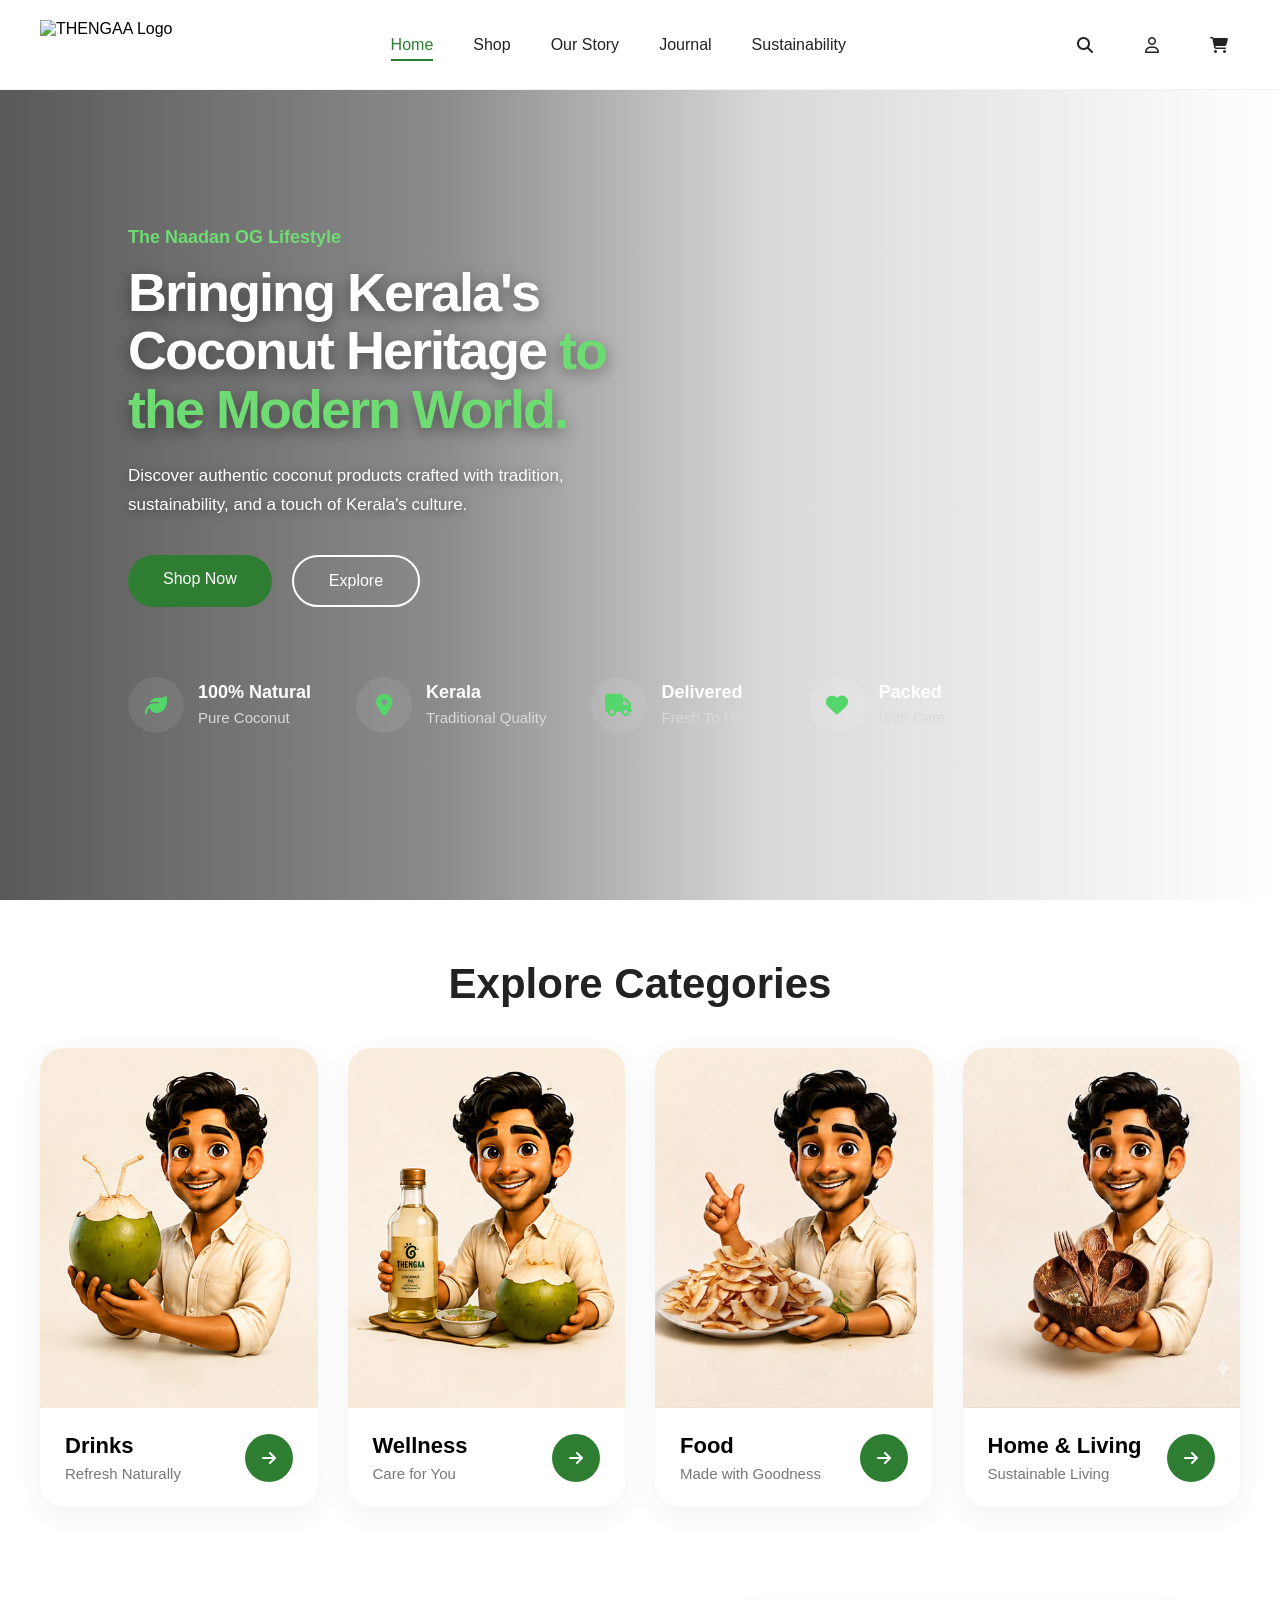
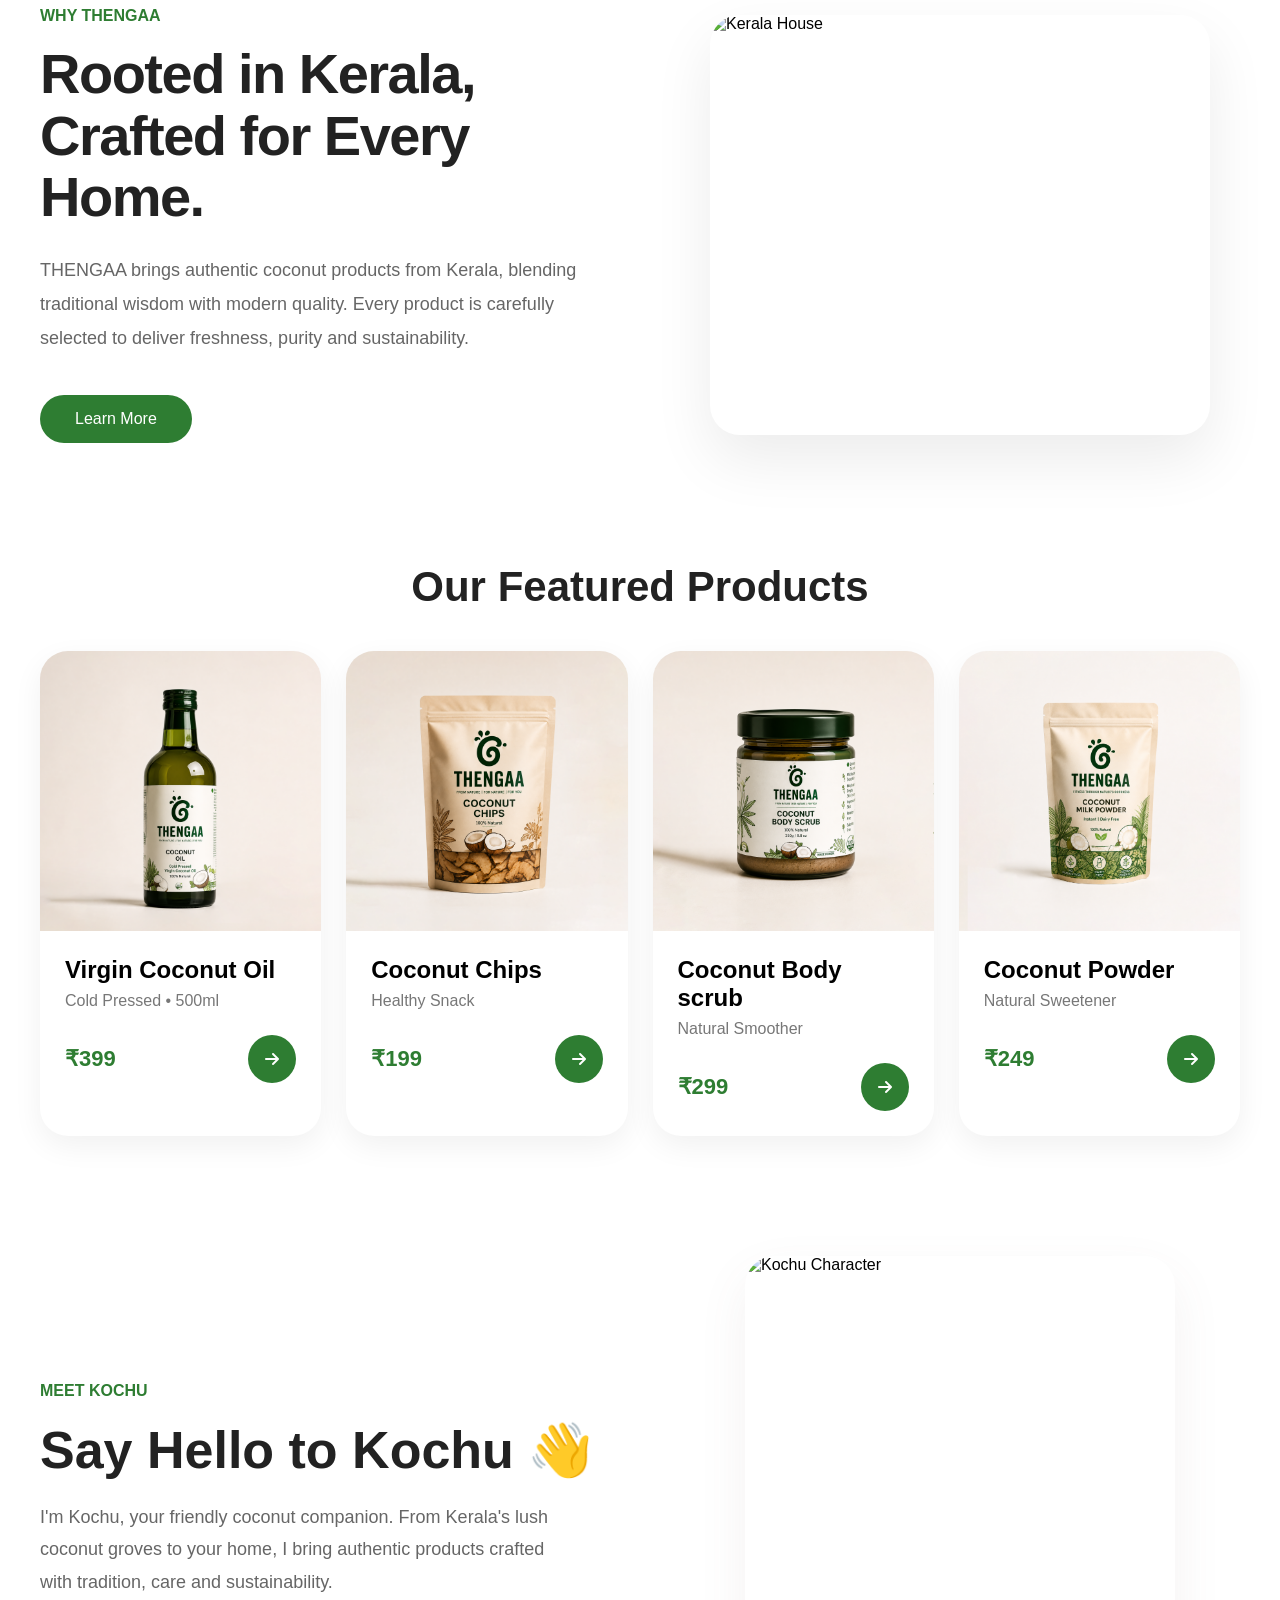
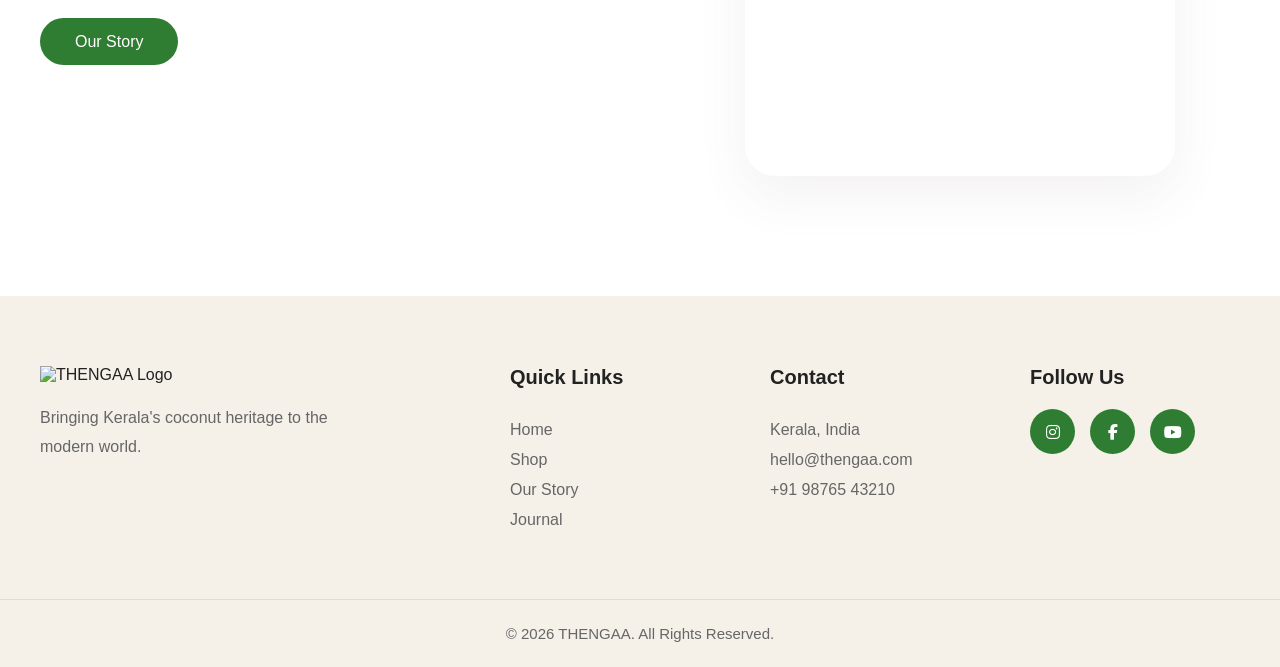
==== commit 89fffdfa: "IMAGES folder updated" ====
--- a/index.html
+++ b/index.html
@@ -21,7 +21,7 @@
     <header>
 
         <div class="logo">
-            <img src="images/logo.png" alt="THENGAA Logo">
+            <img src="IMAGES/logo.png" alt="THENGAA Logo">
         </div>
 
         <nav>
@@ -233,7 +233,7 @@
             <div class="product-card">
 
                 <div class="product-image">
-                    <img src="images/coconut oil.png" alt="Virgin Coconut Oil">
+                    <img src="IMAGES/coconut oil.png" alt="Virgin Coconut Oil">
                 </div>
 
                 <div class="product-info">
@@ -259,7 +259,7 @@
             <div class="product-card">
 
                 <div class="product-image">
-                    <img src="images/chips.png" alt="Coconut Chips">
+                    <img src="IMAGES/chips.png" alt="Coconut Chips">
                 </div>
 
                 <div class="product-info">
@@ -285,7 +285,7 @@
             <div class="product-card">
 
                 <div class="product-image">
-                    <img src="images/body scrub.png" alt="Coconut Body Scrub">
+                    <img src="IMAGES/body scrub.png" alt="Coconut Body Scrub">
                 </div>
 
                 <div class="product-info">
@@ -310,7 +310,7 @@
             <div class="product-card">
 
                 <div class="product-image">
-                    <img src="images/milk pwder.png" alt="Coconut Milk powder">
+                    <img src="IMAGES/milk pwder.png" alt="Coconut Milk powder">
                 </div>
 
                 <div class="product-info">
@@ -407,7 +407,7 @@
         <div class="kochu-image">
 
             <div class="kochu-image">
-    <img src="images/why.png" alt="Kochu Character">
+    <img src="IMAGES/why.png" alt="Kochu Character">
 </div>
 
         </div>
@@ -420,7 +420,7 @@
 
             <div class="footer-logo">
 
-                <img src="images/logo.png" alt="THENGAA Logo">
+                <img src="IMAGES/logo.png" alt="THENGAA Logo">
 
                 <p>
                     Bringing Kerala's coconut heritage
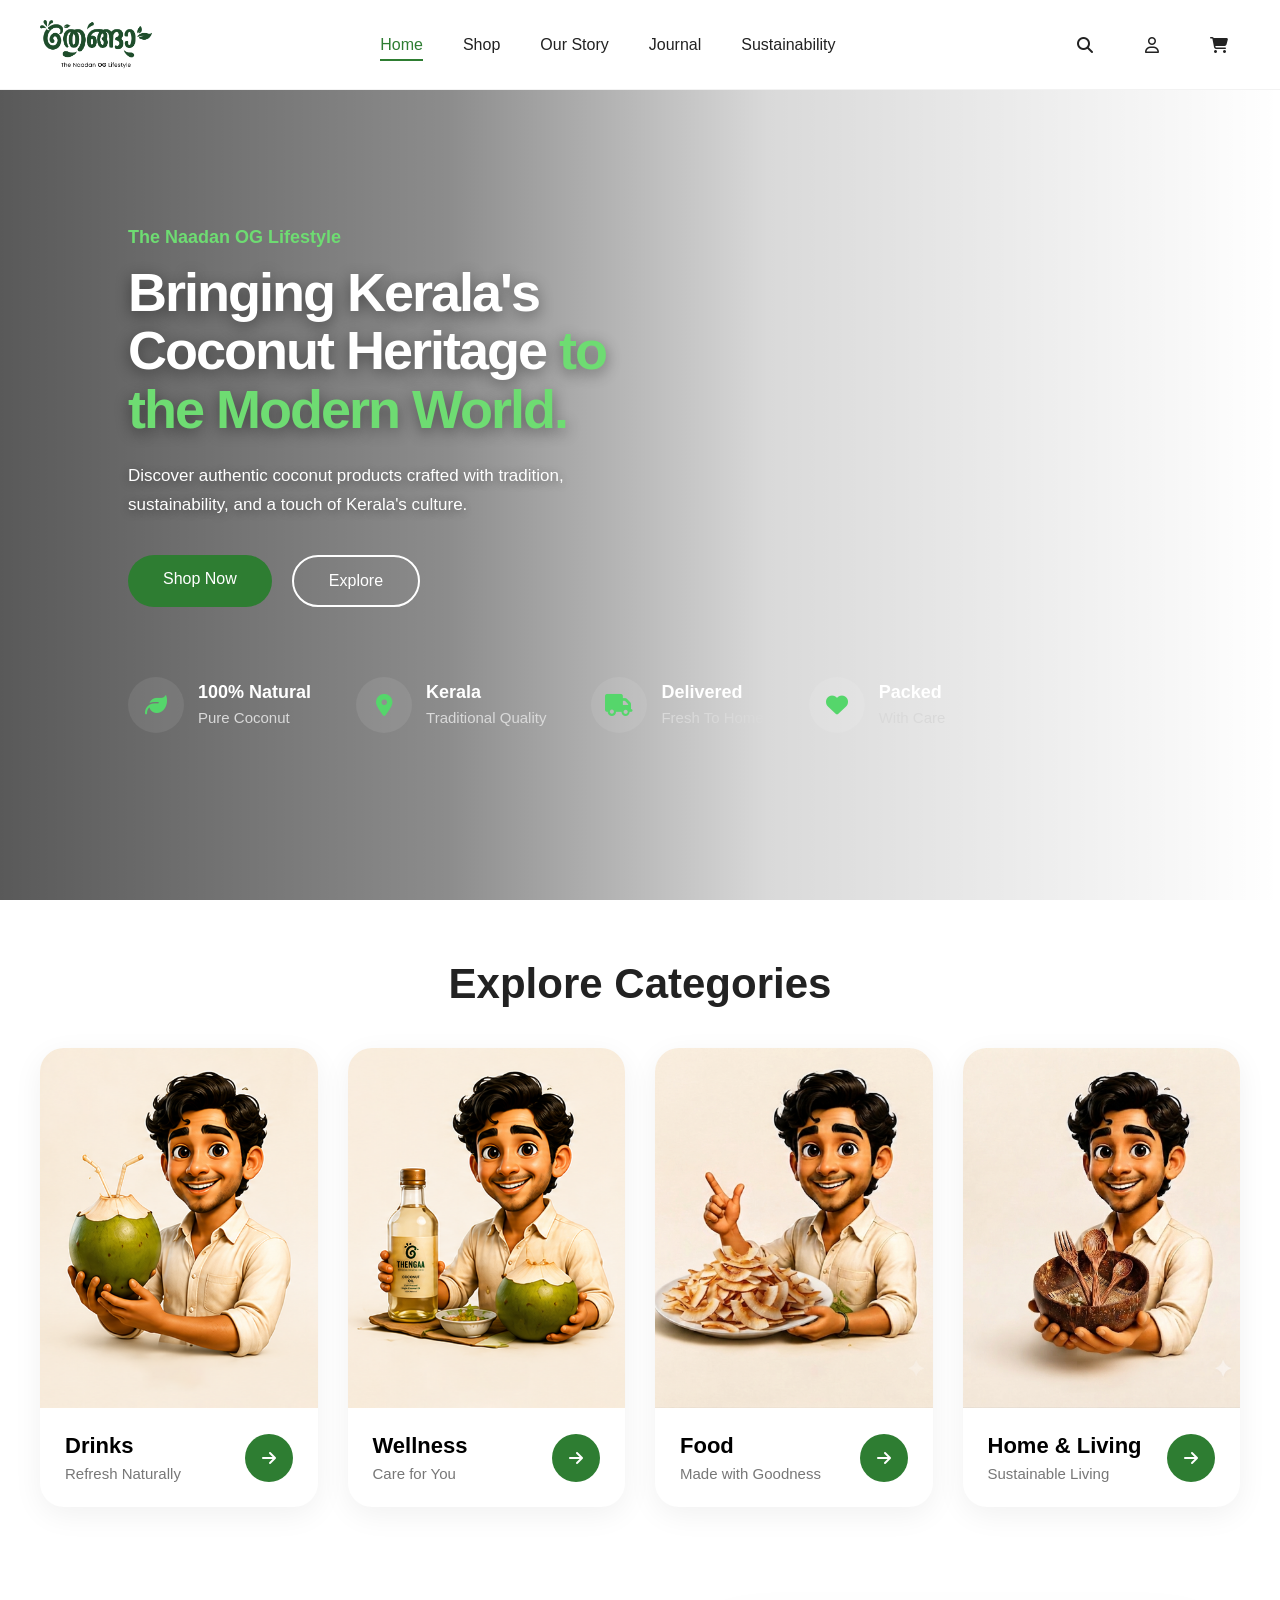
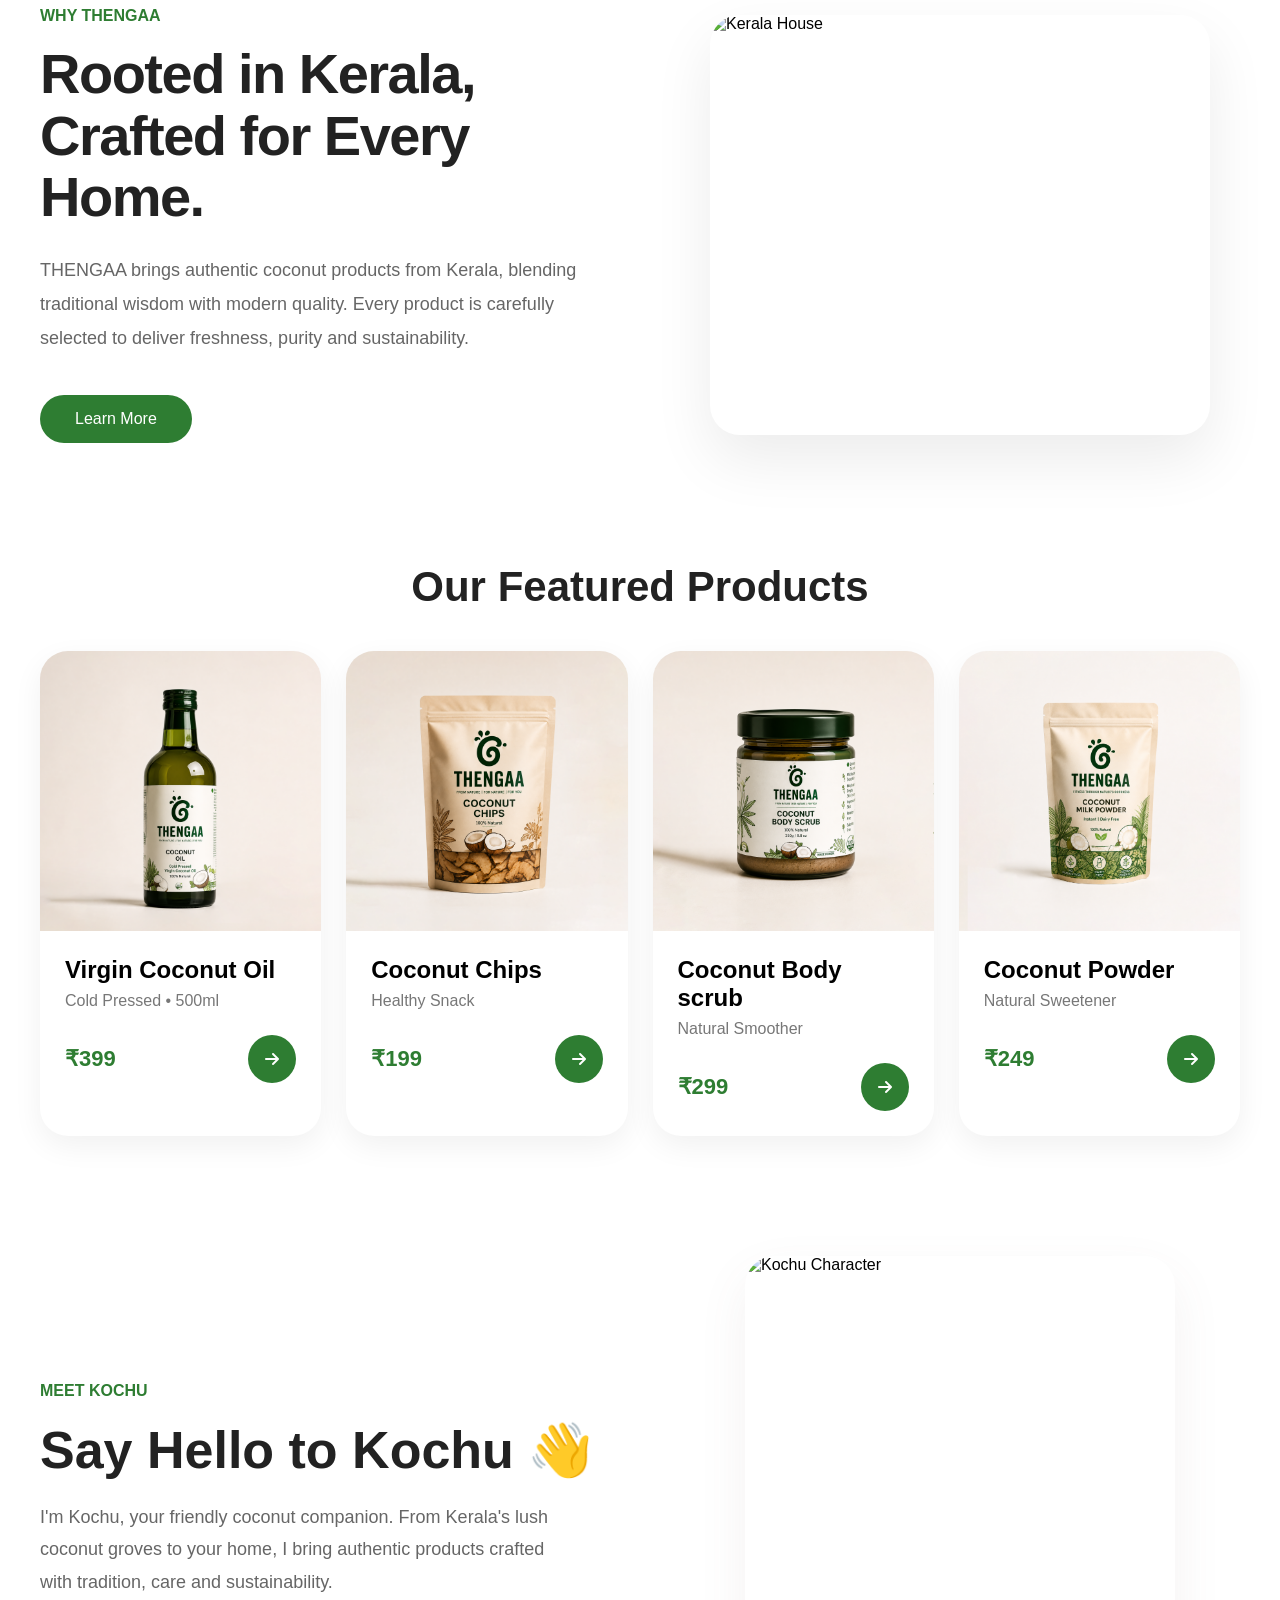
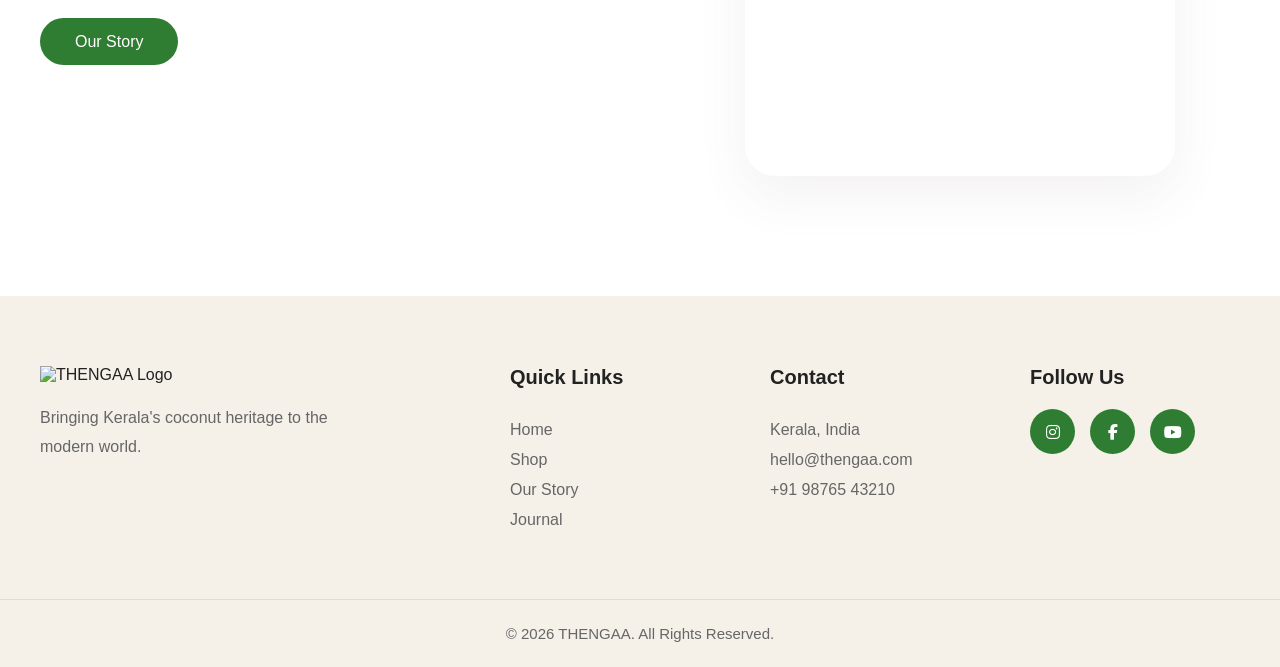
==== commit 3bc9e10e: "LOGO updated" ====
--- a/index.html
+++ b/index.html
@@ -21,7 +21,7 @@
     <header>
 
         <div class="logo">
-            <img src="IMAGES/logo.png" alt="THENGAA Logo">
+            <img src="IMAGES/LOGO.png" alt="THENGAA Logo">
         </div>
 
         <nav>
--- a/CSS/style.css
+++ b/CSS/style.css
@@ -142,7 +142,7 @@
 
     padding:0 10%;
 
-    background:url("../images/heroobgnww.jpg") center center/cover no-repeat;
+    background:url("../IMAGES/heroobgnww.jpg") center center/cover no-repeat;
 }
 
 .hero-content{
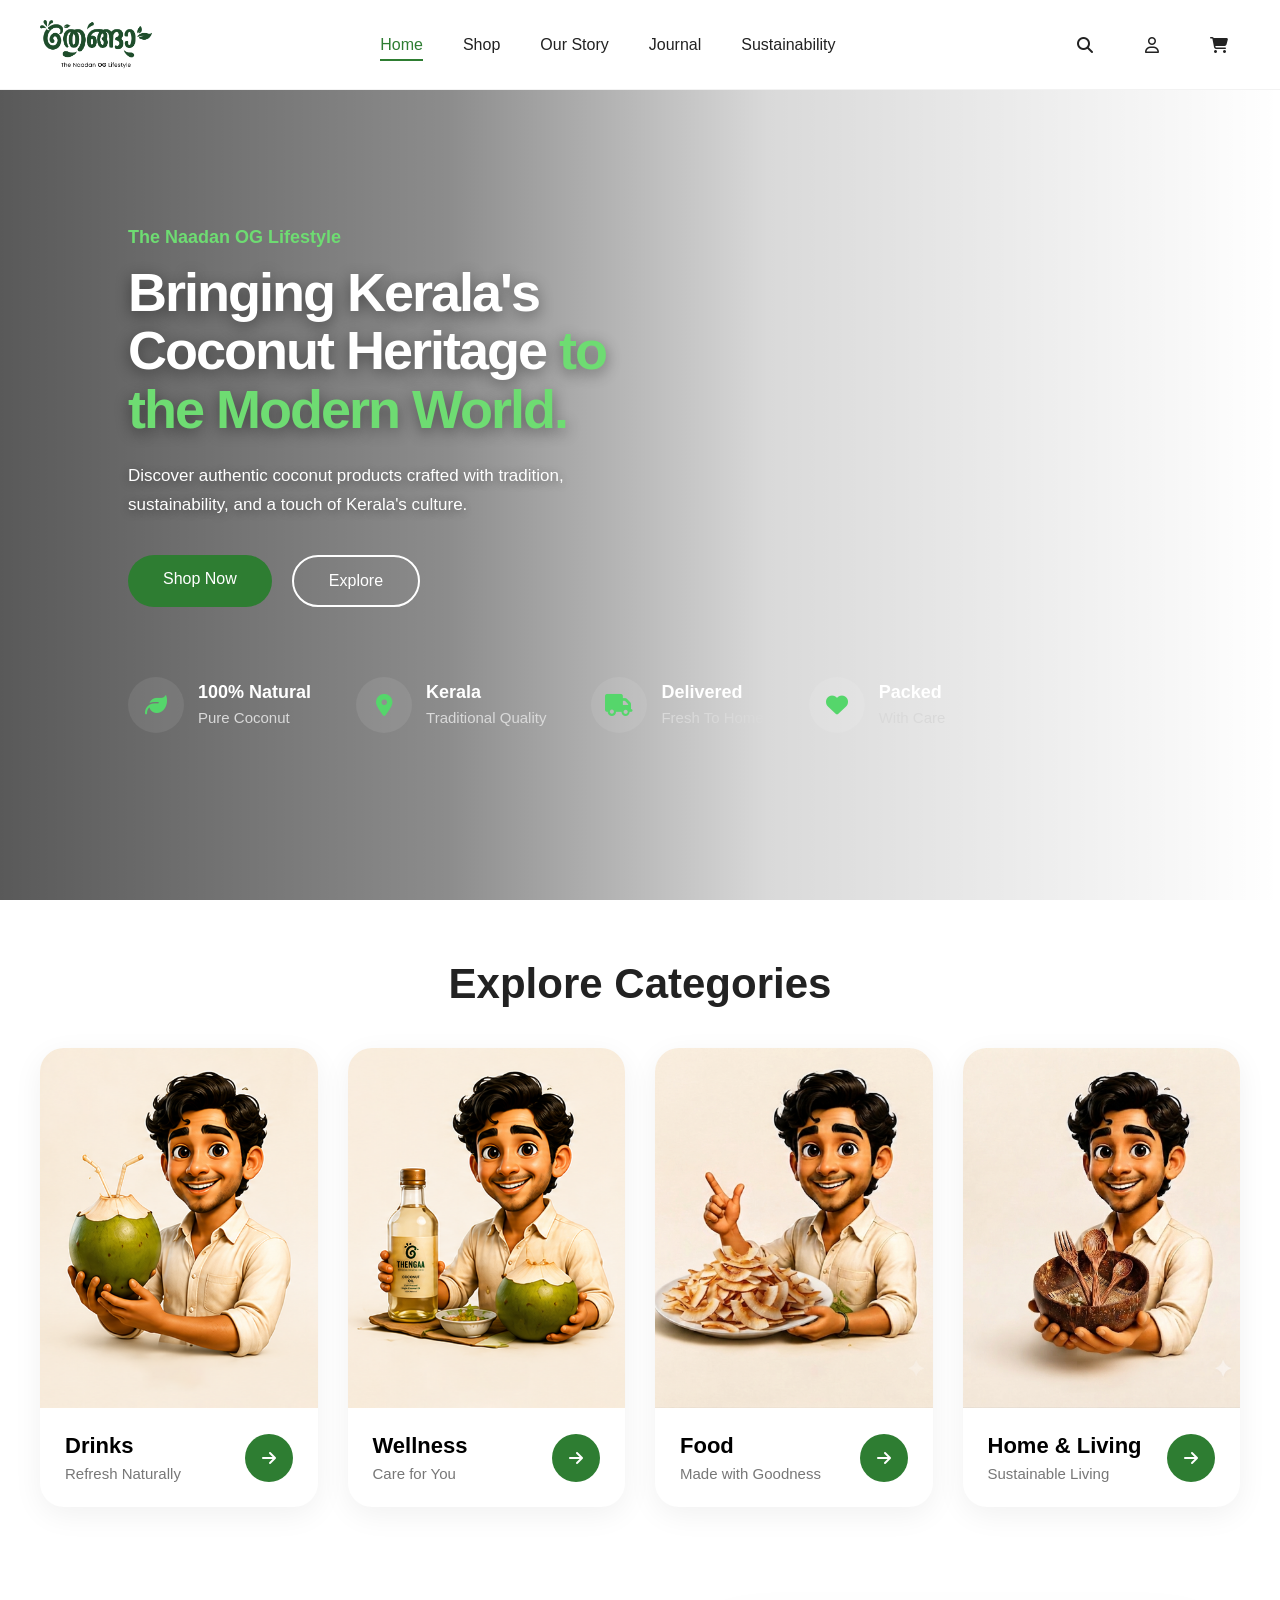
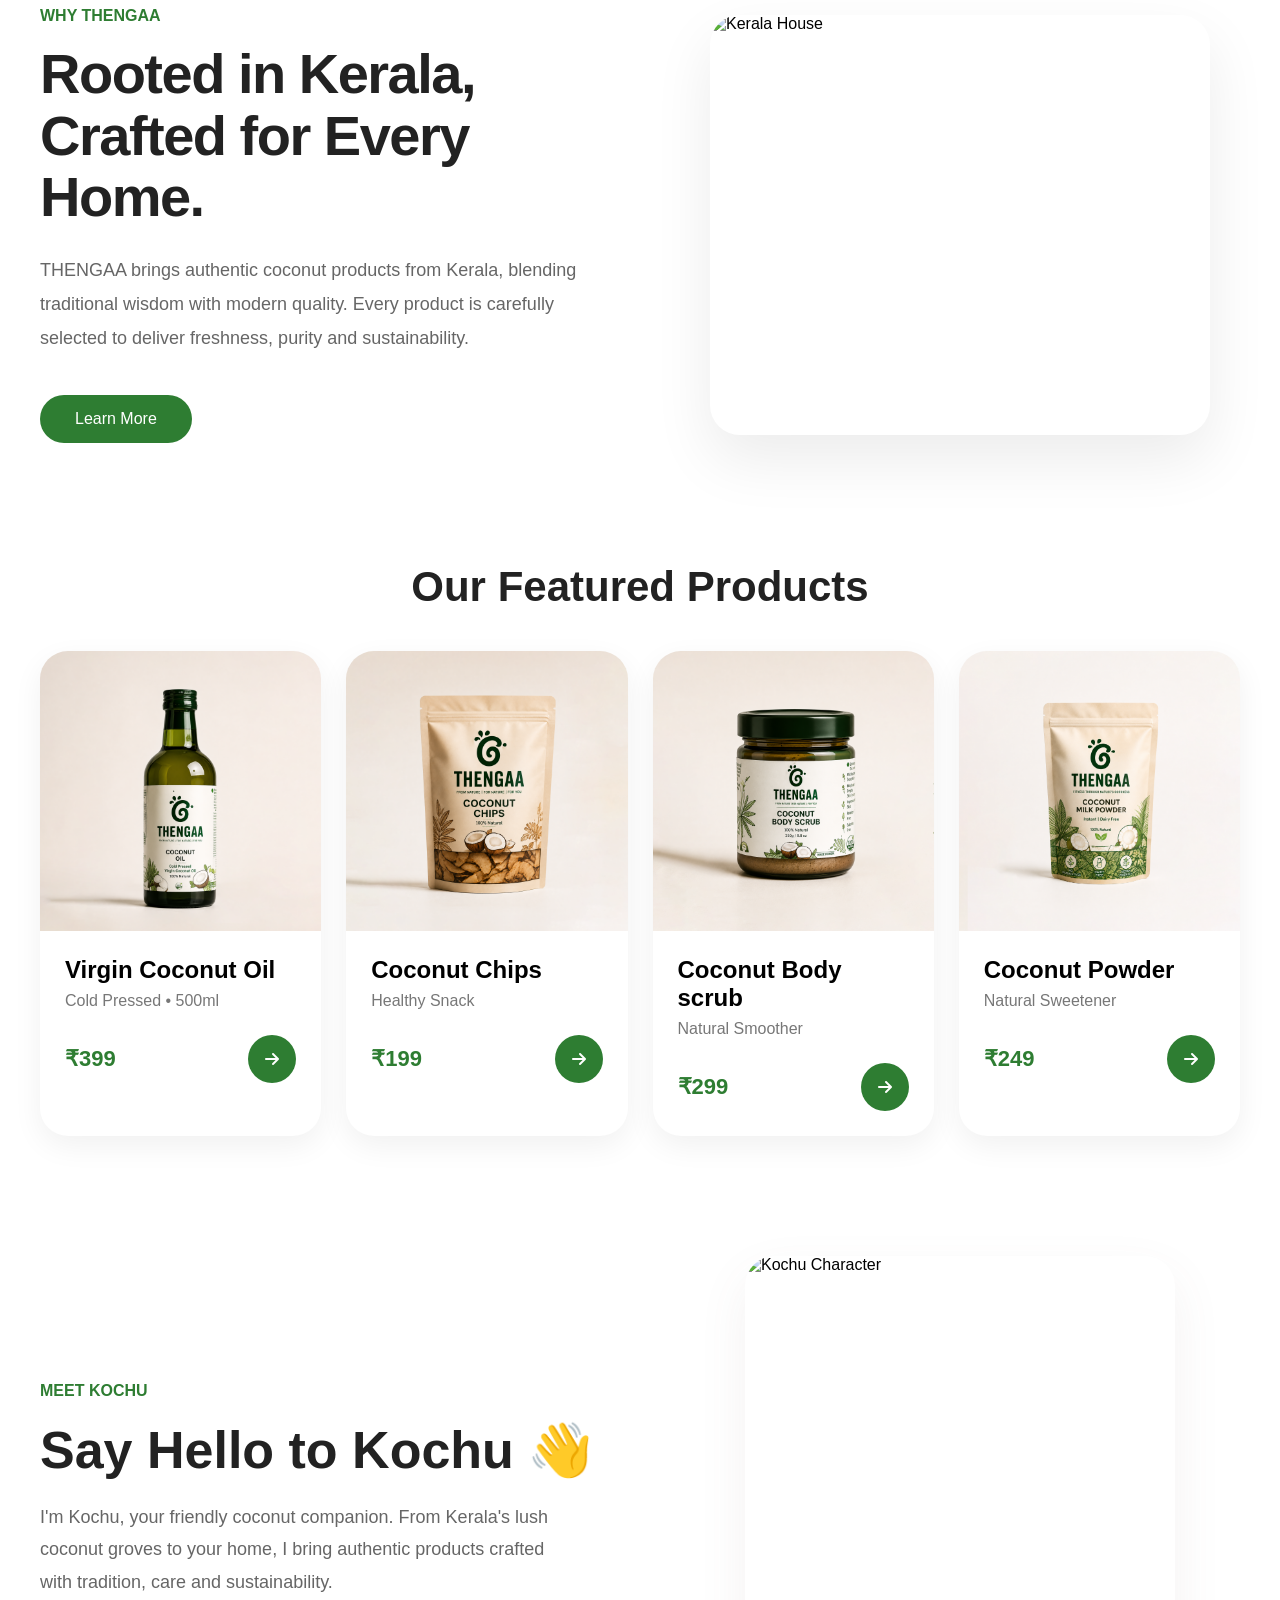
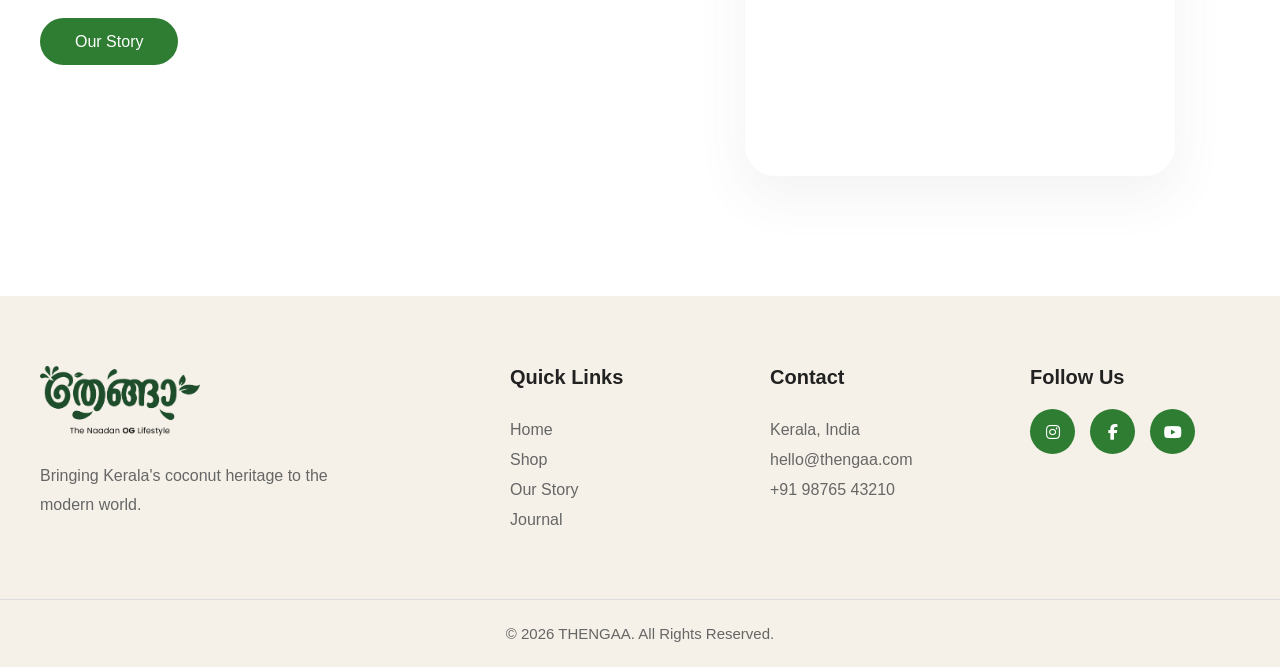
==== commit ccab42cb: "logo UPDATEd" ====
--- a/index.html
+++ b/index.html
@@ -420,7 +420,7 @@
 
             <div class="footer-logo">
 
-                <img src="IMAGES/logo.png" alt="THENGAA Logo">
+                <img src="IMAGES/LOGO.png" alt="THENGAA Logo">
 
                 <p>
                     Bringing Kerala's coconut heritage
